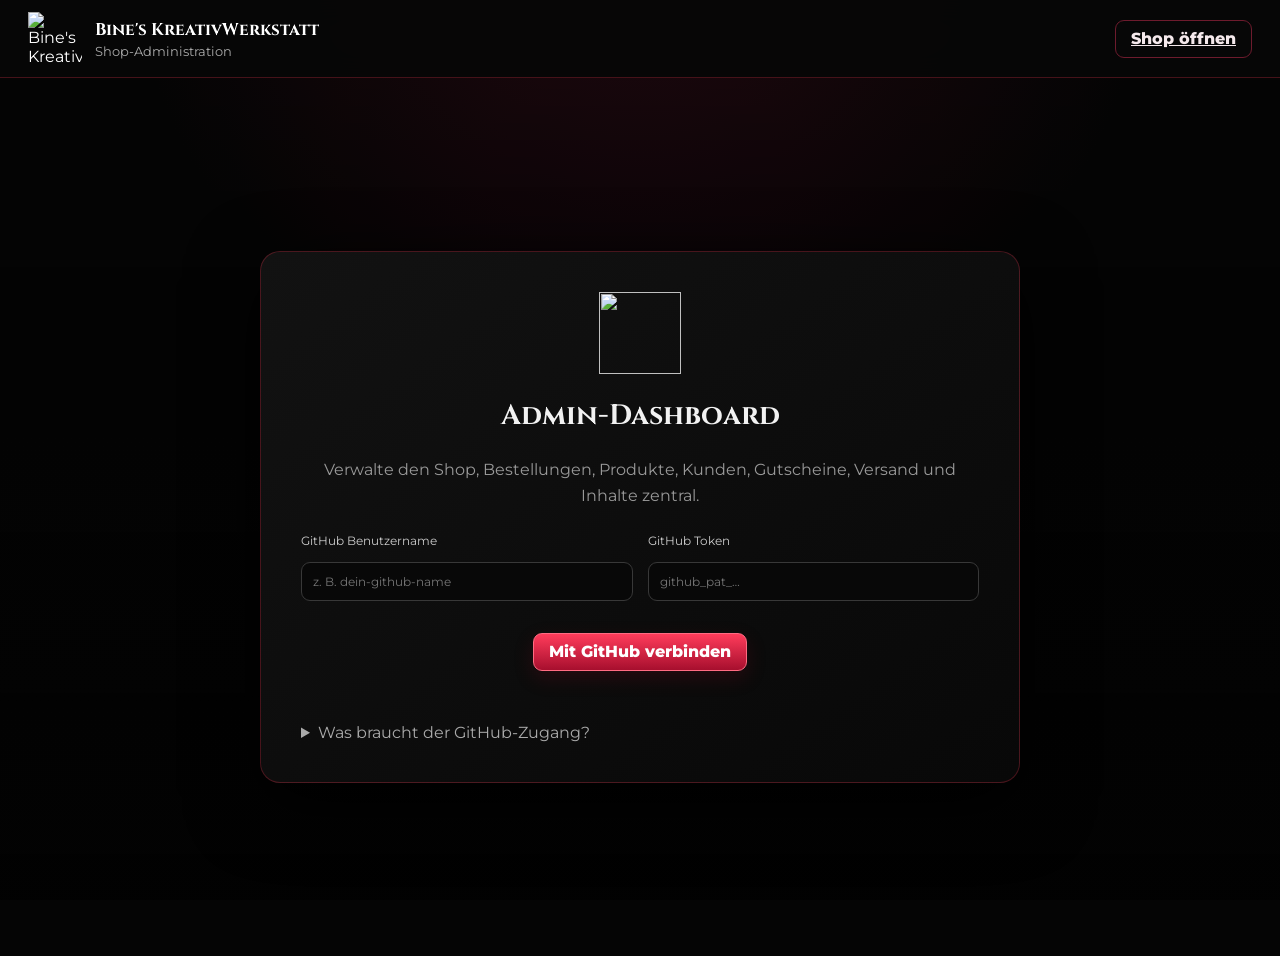
==== admin/index.html @ 31022eda "Add files via upload" ====
<!doctype html>
<html lang="de">
<head>
<meta charset="utf-8">
<meta name="viewport" content="width=device-width,initial-scale=1">
<title>Admin – Bine's KreativWerkstatt</title>
<link rel="stylesheet" href="../css/styles.css">
<link rel="stylesheet" href="admin.css">
</head>
<body>
<header class="admin-top">
  <a class="admin-brand" href="../index.html">
    <img src="../assets/logo.png" alt="Bine's KreativWerkstatt">
    <span><b>Bine's KreativWerkstatt</b><small>Shop-Administration</small></span>
  </a>
  <div class="admin-top-actions">
    <a class="outline-btn" href="../index.html">Shop öffnen</a>
    <button id="logoutBtn" class="outline-btn hidden">Abmelden</button>
  </div>
</header>

<main class="admin-wrap">
<section id="loginView" class="admin-login">
  <div class="login-card">
    <img src="../assets/logo.png" class="login-logo" alt="">
    <h1>Admin-Dashboard</h1>
    <p class="muted">Verwalte den Shop, Bestellungen, Produkte, Kunden, Gutscheine, Versand und Inhalte zentral.</p>
    <div class="login-grid login-grid-two">
      <label>GitHub Benutzername<input id="repoOwner" placeholder="z. B. dein-github-name" autocomplete="username"></label>
      <label>GitHub Token<input id="githubToken" type="password" autocomplete="current-password" placeholder="github_pat_…"></label>
    </div>
    <div id="repoSelectWrap" class="hidden">
      <label>Shop-Repository<input id="repoName" readonly></label>
      <p class="muted">Das Repository wird automatisch anhand der Shop-Datei <code>data/store.json</code> erkannt.</p>
    </div>
    <div class="login-actions">
      
      <button id="loginBtn" class="main-btn">Mit GitHub verbinden</button>
    </div>
    <p id="loginStatus" class="status"></p>
    <details class="help-box"><summary>Was braucht der GitHub-Zugang?</summary>
      <p>Du benötigst nur deinen GitHub-Benutzernamen und einen Fine-grained Personal Access Token mit „Contents: Read and write“. Das Shop-Repository wird automatisch gesucht. Der Token bleibt nur in dieser Browsersitzung.</p>
    </details>
  </div>
</section>

<section id="dashboardView" class="hidden">
  <div class="admin-head">
    <div><span class="eyebrow">Bine's KreativWerkstatt</span><h1>Shop-Administration</h1><p id="modeText" class="muted">Bitte mit GitHub anmelden.</p></div>
    <div class="head-actions"><button id="reloadBtn" class="outline-btn">Neu laden</button><button id="saveBtn" class="main-btn">Alles veröffentlichen</button></div>
  </div>

  <div class="dashboard-cards" id="dashboardCards"></div>

  <div class="admin-layout">
    <aside class="admin-nav">
      <button class="nav-btn active" data-view="overview">Übersicht</button>
      <button class="nav-btn" data-view="products">Produkte</button>
      <button class="nav-btn" data-view="categories">Kategorien</button>
      <button class="nav-btn" data-view="orders">Bestellungen</button>
      <button class="nav-btn" data-view="production">Produktion</button>
      <button class="nav-btn" data-view="customers">Kunden</button>
      <button class="nav-btn" data-view="invoices">Rechnungen</button>
      <button class="nav-btn" data-view="statistics">Statistik</button>
      <button class="nav-btn" data-view="coupons">Gutscheine</button>
      <button class="nav-btn" data-view="shipping">Versand</button>
      <button class="nav-btn" data-view="gallery">Auftragsgalerie</button>
      <button class="nav-btn" data-view="guestbook">Gästebuch</button>
      <button class="nav-btn" data-view="settings">Shop & E-Mail</button>
      <button class="nav-btn" data-view="backup">Backup</button>
    </aside>

    <section class="admin-content">
      <section class="view" id="view-overview"></section>
      <section class="view hidden" id="view-products"></section>
      <section class="view hidden" id="view-categories"></section>
      <section class="view hidden" id="view-orders"></section>
      <section class="view hidden" id="view-production"></section>
      <section class="view hidden" id="view-customers"></section>
      <section class="view hidden" id="view-invoices"></section>
      <section class="view hidden" id="view-statistics"></section>
      <section class="view hidden" id="view-coupons"></section>
      <section class="view hidden" id="view-shipping"></section>
      <section class="view hidden" id="view-gallery"></section>
      <section class="view hidden" id="view-guestbook"></section>
      <section class="view hidden" id="view-settings"></section>
      <section class="view hidden" id="view-backup"></section>
      <p id="saveStatus" class="status"></p>
    </section>
  </div>
</section>
</main>

<div id="modal" class="modal hidden"><div class="modal-card"><div class="modal-head"><h2 id="modalTitle"></h2><button id="modalClose" class="outline-btn">Schließen</button></div><div id="modalBody"></div></div></div>
<script src="admin.js?v=13" defer></script>
</body>
</html>
---- css/styles.css ----
@import url('https://fonts.googleapis.com/css2?family=Cinzel:wght@500;600;700;800&family=Great+Vibes&family=Montserrat:wght@400;500;600;700;800&display=swap');
:root{--red:#ef2348;--red-bright:#ff4665;--red-dark:#8e102b;--bg:#050505;--panel:rgba(8,8,10,.90);--panel-soft:rgba(12,8,10,.78);--line:rgba(255,55,85,.28);--text:#f6f4f5;--muted:#b6afb2;--max:1320px}
*{box-sizing:border-box}html{scroll-behavior:smooth;scrollbar-color:#7d1730 #080808}body{margin:0;min-height:100vh;color:var(--text);font-family:Montserrat,Arial,sans-serif;background:#030303 url('../assets/background.png') center top/100% auto fixed no-repeat;overflow-x:hidden}body:after{content:"";position:fixed;inset:0;z-index:-1;background:linear-gradient(180deg,rgba(0,0,0,.08) 0%,rgba(0,0,0,.28) 48%,rgba(2,2,2,.86) 100%);pointer-events:none}a{color:inherit}button,input,select,textarea{font:inherit}button{cursor:pointer}.hidden{display:none!important}.sr-only{position:absolute;width:1px;height:1px;padding:0;margin:-1px;overflow:hidden;clip:rect(0,0,0,0);white-space:nowrap;border:0}.muted{color:var(--muted);line-height:1.6}
.topbar{min-height:34px;display:flex;justify-content:center;gap:34px;align-items:center;flex-wrap:wrap;padding:7px 18px;background:rgba(3,3,3,.92);border-bottom:1px solid var(--line);font-size:11px;letter-spacing:.02em}.topbar span{color:#d9c9cd}.topbar span:first-child,.topbar span:last-child{color:#ffb7c2}
.header{position:sticky;top:0;z-index:100;min-height:86px;display:flex;align-items:center;gap:20px;padding:8px clamp(14px,3vw,34px);background:rgba(4,4,5,.93);border-bottom:1px solid rgba(255,40,70,.42);backdrop-filter:blur(18px);box-shadow:0 10px 30px rgba(0,0,0,.25)}.brand{display:flex;align-items:center;gap:11px;text-decoration:none;min-width:250px}.brand .logo{width:62px;height:62px;object-fit:contain;filter:drop-shadow(0 0 12px rgba(255,25,55,.35))}.brand h1{margin:0;font:800 20px/1.1 Cinzel,serif;letter-spacing:.01em}.brand h1 span{color:var(--red-bright)}.brand p{margin:4px 0 0;color:#aaa;font-size:9px;letter-spacing:.12em;text-transform:uppercase}.nav{display:flex;flex:1;justify-content:center;align-items:center;gap:4px;flex-wrap:wrap}.nav a,.nav button{border:0;background:transparent;color:#ddd;text-decoration:none;padding:8px 9px;border-radius:7px;font-size:11px;font-weight:700;transition:.2s}.nav a:hover,.nav button:hover{color:#fff;background:rgba(239,35,72,.10);box-shadow:inset 0 -2px var(--red)}.header-actions{display:flex;align-items:center;gap:7px}.header-actions input{width:145px;margin:0;background:#080808;color:#fff;border:1px solid #4b1825;border-radius:8px;padding:9px 10px;outline:none}.header-actions input:focus{border-color:var(--red)}
.icon-btn,.cart-button,.main-btn,.outline-btn{display:inline-flex;align-items:center;justify-content:center;gap:7px;border-radius:9px;padding:10px 15px;font-weight:800;line-height:1;border:1px solid transparent;transition:transform .18s,box-shadow .18s,background .18s}.icon-btn,.cart-button,.main-btn{background:linear-gradient(180deg,#ff3c5b,#a70f2e);color:#fff;border-color:#ff6b82;box-shadow:0 7px 20px rgba(160,0,35,.18)}.outline-btn{background:rgba(8,8,8,.72);color:#f5e9ec;border-color:#6d1b2d}.main-btn:hover,.icon-btn:hover,.cart-button:hover,.outline-btn:hover{transform:translateY(-1px);box-shadow:0 9px 24px rgba(180,0,35,.24)}.outline-btn:hover{border-color:#d82b4c}.full{width:100%;margin-top:8px}.danger{background:#22070d!important;border-color:#a5233c!important;color:#ff8ca0!important}
.hero{width:min(var(--max),calc(100% - 32px));min-height:500px;margin:0 auto 22px;display:grid;grid-template-columns:minmax(0,1fr) minmax(300px,410px);gap:42px;align-items:center;padding:58px clamp(28px,5vw,72px);border:1px solid rgba(255,45,75,.38);border-top:0;border-radius:0 0 22px 22px;background:linear-gradient(90deg,rgba(4,3,4,.88),rgba(20,0,5,.62),rgba(4,3,4,.78));box-shadow:0 18px 45px rgba(0,0,0,.3),0 0 40px rgba(180,0,35,.08)}.hero-text{max-width:690px}.hero h2{margin:0 0 15px;font:800 clamp(36px,4.5vw,64px)/.98 Cinzel,serif;letter-spacing:-.02em;text-shadow:0 2px 4px #000,0 0 20px rgba(255,0,35,.28)}.hero h2 span{color:var(--red-bright)}.hero p{max-width:620px;margin:0 0 22px;font:20px/1.35 'Great Vibes',cursive;color:#f5dfe3}.hero-cat{width:100%;max-width:390px;justify-self:center;display:flex;align-items:center;justify-content:center}.hero-cat img{width:min(330px,100%);max-height:330px;object-fit:contain;filter:drop-shadow(0 0 22px rgba(255,25,45,.32))}
.features{width:min(var(--max),calc(100% - 32px));margin:0 auto 28px;display:grid;grid-template-columns:repeat(4,1fr);background:rgba(5,5,6,.78);border:1px solid var(--line);border-radius:15px;overflow:hidden;box-shadow:0 10px 30px rgba(0,0,0,.22)}.features div{padding:17px 18px;border-right:1px solid rgba(255,50,75,.12);font-size:11px;line-height:1.55;color:#aaa}.features div:last-child{border-right:0}.features b{display:inline-block;color:#f4e9eb;font:700 13px Cinzel,serif;margin-bottom:2px}.dragon-paw{width:1.15em;height:1.15em;display:inline-block;vertical-align:-.18em;object-fit:contain;filter:drop-shadow(0 0 5px rgba(255,35,55,.65))}
.shop-section{width:min(var(--max),calc(100% - 32px));margin:auto;padding:18px 20px 62px}.section-title{text-align:center;margin:0 0 20px;font:800 clamp(25px,3vw,34px) Cinzel,serif;text-shadow:0 0 14px rgba(255,0,35,.22)}.filters{display:flex;justify-content:center;flex-wrap:wrap;gap:6px;margin:0 auto 20px}.filters button{background:rgba(7,7,8,.86);color:#ddd;border:1px solid #54202b;padding:9px 13px;border-radius:999px;font-size:11px;font-weight:700}.filters button:hover{background:#8f102d;color:#fff;border-color:#e63a58}.products{display:grid;grid-template-columns:repeat(3,minmax(0,1fr));gap:18px}.product-card{position:relative;text-align:left;background:linear-gradient(145deg,rgba(18,15,17,.97),rgba(3,3,4,.96));border:1px solid rgba(180,28,58,.52);border-radius:16px;padding:12px;box-shadow:0 10px 25px rgba(0,0,0,.26);overflow:hidden}.product-card:hover{border-color:#c52a4b;transform:translateY(-2px);transition:.2s}.product-card img{width:100%;height:220px;object-fit:contain;border-radius:11px;background:radial-gradient(circle at center,#35000d,#090909 72%);padding:8px;border:1px solid #321018}.product-card h3{font:700 17px/1.25 Cinzel,serif;margin:12px 4px 6px}.product-card strong{display:block;color:#ff4262;font-size:20px;margin:0 4px 9px}.product-card p{font-size:12px;line-height:1.55;color:#bbb;margin:0 4px 10px}.badge{display:inline-block;background:#8f102d;color:#fff;padding:4px 9px;border-radius:999px;margin:4px 3px 0 0;font-size:10px}.warning{width:min(1250px,calc(100% - 32px));margin:18px auto 28px;padding:14px 17px;border:1px solid rgba(255,60,85,.25);border-radius:13px;background:rgba(30,5,10,.72);color:#cfc4c7;font-size:12px;line-height:1.6}
.cart{position:fixed;right:0;top:0;width:min(420px,100%);height:100%;padding:24px;background:#060606;z-index:300;border-left:1px solid #b21c3b;box-shadow:-18px 0 50px rgba(0,0,0,.55);overflow-y:auto}.cart h2{margin:0 0 18px;font:700 25px Cinzel,serif}.cart label{display:block;margin-top:14px;font-size:12px;font-weight:700;color:#ddd}.cart-item{padding:13px 0;border-bottom:1px solid #32131b}.cart-item button{background:#850d28;border:1px solid #df3857;color:#fff;padding:5px 9px;border-radius:5px;margin:4px}.coupon-row{display:flex;gap:8px;align-items:center}.coupon-row input{flex:1}.coupon-row button{white-space:nowrap}input,textarea,select{width:100%;background:#080808;color:#fff;border:1px solid #4d1a27;border-radius:8px;padding:10px;margin:7px 0;outline:none}input:focus,textarea:focus,select:focus{border-color:#d72c4d;box-shadow:0 0 0 2px rgba(215,44,77,.08)}
.product-detail{width:min(1250px,calc(100% - 32px));padding:42px 0 65px;margin:auto}.detail-card{display:grid;grid-template-columns:minmax(0,1fr) minmax(0,1fr);gap:30px;background:rgba(7,7,8,.92);border:1px solid var(--line);border-radius:18px;padding:20px;box-shadow:0 15px 40px rgba(0,0,0,.28)}.detail-card img,.main-product-image{width:100%;max-height:540px;object-fit:contain;border-radius:12px;background:#090909;padding:10px}.detail-card h2{font:700 34px/1.15 Cinzel,serif}.price{color:#ff3d5d;font-size:28px;font-weight:800}.qty button{background:#8e102b;color:#fff;border:1px solid #e84260;border-radius:7px;padding:9px 15px;margin:8px}.page{width:min(980px,calc(100% - 32px));margin:40px auto 70px;background:rgba(5,5,6,.91);border:1px solid var(--line);border-radius:18px;padding:30px;box-shadow:0 15px 40px rgba(0,0,0,.28)}.legal-page{width:min(980px,calc(100% - 32px));margin:40px auto 70px;padding:34px 30px;line-height:1.75}.legal-page h2{margin-bottom:28px}.legal-page h3{color:#ff4a67;margin-top:30px}.legal-box{padding:18px 20px;border:1px solid rgba(255,70,70,.28);border-radius:14px;margin:20px 0;background:rgba(15,4,7,.55)}.guest-entry{background:#090909;border:1px solid #681525;border-radius:12px;margin-top:14px;padding:14px}.gallery{width:100%}.thumbs{display:grid;grid-template-columns:repeat(auto-fit,minmax(72px,1fr));gap:10px;margin-top:12px}.thumb{border:2px solid transparent;background:#080808;border-radius:10px;padding:4px;cursor:pointer}.thumb.active{border-color:#ff3155}.thumb img{width:100%;height:70px;object-fit:contain;border-radius:7px;background:#111}
.mail-form{max-width:760px;margin:24px auto;background:rgba(7,7,8,.94);border:1px solid var(--line);border-radius:16px;padding:22px}.mail-form label{display:block;margin-top:12px;font-weight:700}.mail-form textarea{resize:vertical;min-height:150px}.consent-check{display:flex!important;align-items:flex-start;gap:10px;font-weight:normal!important}.consent-check input,.age-check input{width:auto;margin-top:4px}.mail-notice{max-width:760px;margin:20px auto;padding:18px;border:1px solid var(--line);border-radius:14px;background:rgba(16,0,6,.72)}.order-grid{display:grid;grid-template-columns:1fr 1fr;gap:12px}.order-grid .wide{grid-column:1/-1}.order-preview{white-space:pre-wrap;background:#111;border:1px solid #333;border-radius:10px;padding:12px;max-height:220px;overflow:auto}.form-status{min-height:1.4em;margin:12px 0;font-weight:700}.form-status.success{color:#78e08f}.form-status.error{color:#ff6b81}button:disabled{opacity:.6;cursor:not-allowed}
.age-modal,.order-modal{position:fixed;inset:0;background:rgba(0,0,0,.9);display:flex;align-items:center;justify-content:center;padding:20px;z-index:500}.age-card,.order-card{width:min(700px,100%);max-height:92vh;overflow:auto;background:#080808;border:1px solid #ff3155;border-radius:18px;padding:25px;box-shadow:0 20px 70px rgba(0,0,0,.6)}.age-card h2,.order-card h2{font-family:Cinzel,serif;color:#ff3155}.age-check{display:flex;gap:10px;align-items:flex-start;margin:15px 0;background:#111;border:1px solid #571624;border-radius:10px;padding:13px}.age-actions,.order-actions{display:flex;gap:10px;flex-wrap:wrap;margin-top:15px}
.footer{margin-top:45px;padding:55px 24px 20px;background:linear-gradient(180deg,rgba(7,7,8,.97),#020202);border-top:1px solid #84152c}.footer-inner{width:min(1250px,100%);margin:auto;display:grid;grid-template-columns:1.45fr 1fr 1fr 1.25fr;gap:40px}.footer-logo{width:70px;height:70px;object-fit:contain;margin-bottom:13px;filter:drop-shadow(0 0 14px rgba(255,30,55,.25))}.footer h3{color:#ff3155;font:700 18px Cinzel,serif;margin:0 0 14px}.footer-brand h3{font-size:20px}.footer p{color:#aaa;line-height:1.7;margin:0 0 9px;font-size:12px}.footer-column{display:flex;flex-direction:column;gap:8px}.footer-column a{color:#c7c2c4;text-decoration:none;font-size:12px;transition:.2s}.footer-column a:hover{color:#ff3155;transform:translateX(3px)}.footer-bottom{width:min(1250px,100%);margin:38px auto 0;padding-top:17px;border-top:1px solid rgba(255,49,85,.18);display:flex;justify-content:space-between;gap:20px;color:#777;font-size:11px}.footer-bottom .dragon-paw{width:16px;height:16px}
@media(max-width:1100px){.header{flex-wrap:wrap}.nav{order:3;flex-basis:100%;padding-bottom:3px}.products{grid-template-columns:repeat(2,minmax(0,1fr))}.features{grid-template-columns:1fr 1fr}.footer-inner{grid-template-columns:1fr 1fr}.footer{padding-top:45px}}
@media(max-width:760px){body{background-size:auto 760px;background-attachment:scroll}.topbar{gap:8px;font-size:9px}.header{padding:8px 12px}.brand{min-width:0;flex:1}.brand .logo{width:50px;height:50px}.brand h1{font-size:17px}.brand p{font-size:8px}.header-actions{width:100%}.header-actions input{flex:1;width:auto}.nav{gap:2px}.nav a,.nav button{padding:7px 6px;font-size:10px}.hero{width:100%;border-radius:0;grid-template-columns:1fr;min-height:auto;padding:42px 22px 48px;gap:20px;text-align:center}.hero-text{margin:auto}.hero p{font-size:18px}.hero-cat{order:-1;max-width:230px;margin:auto}.hero-cat img{width:205px;max-height:205px}.features{width:calc(100% - 20px);grid-template-columns:1fr 1fr}.features div:nth-child(2){border-right:0}.features div{border-bottom:1px solid rgba(255,50,75,.12)}.shop-section{width:100%;padding:16px 10px 48px}.products{grid-template-columns:1fr;gap:14px}.product-card img{height:230px}.detail-card{grid-template-columns:1fr}.product-detail{width:calc(100% - 20px);padding:25px 0 50px}.page,.legal-page{width:calc(100% - 20px);padding:22px 18px;margin:25px auto 50px}.order-grid{grid-template-columns:1fr}.order-grid .wide{grid-column:auto}.cart{width:100%}.footer-inner{grid-template-columns:1fr;gap:28px}.footer-brand{text-align:center}.footer-bottom{flex-direction:column;align-items:center;text-align:center}.footer{padding:40px 20px 18px}}
@media(max-width:430px){.features{grid-template-columns:1fr}.features div{border-right:0}.hero h2{font-size:33px}.hero-cat img{width:175px}.main-btn,.outline-btn{padding:10px 12px}.filters button{font-size:10px;padding:8px 10px}}
---- admin/admin.css ----
@import url('https://fonts.googleapis.com/css2?family=Cinzel:wght@500;600;700;800&family=Montserrat:wght@400;500;600;700;800&display=swap');
:root{--red:#e51f3e;--red2:#ff4560;--bg:#050505;--panel:#101010;--line:rgba(255,55,80,.25);--text:#f2f2f2;--muted:#999}*{box-sizing:border-box}body{margin:0;background:radial-gradient(circle at 50% -10%,#260912 0,#050505 42%);color:var(--text);font-family:Montserrat,Arial,sans-serif}.hidden{display:none!important}.muted{color:var(--muted);line-height:1.6}.admin-top{min-height:78px;padding:9px 28px;border-bottom:1px solid var(--line);background:#070707ee;display:flex;align-items:center;justify-content:space-between;position:sticky;top:0;z-index:30;backdrop-filter:blur(14px)}.admin-brand{display:flex;align-items:center;gap:13px;color:#fff;text-decoration:none}.admin-brand img{width:54px;height:54px;object-fit:contain}.admin-brand b{display:block;font:700 17px Cinzel,serif}.admin-brand small{display:block;color:#aaa;margin-top:2px}.admin-top-actions{display:flex;gap:8px}.admin-wrap{width:min(1500px,100%);margin:auto;padding:28px}.admin-login{min-height:calc(100vh - 78px);display:grid;place-items:center}.login-card{width:min(760px,100%);padding:40px;border:1px solid var(--line);border-radius:20px;background:linear-gradient(145deg,#121212,#080808);box-shadow:0 20px 70px #000}.login-logo{display:block;width:82px;height:82px;object-fit:contain;margin:0 auto 14px}.login-card h1{text-align:center;font:700 28px Cinzel,serif}.login-card>p{text-align:center}.login-grid{display:grid;grid-template-columns:1fr 1fr;gap:15px;margin:25px 0}.login-grid label,.form-grid label{display:flex;flex-direction:column;gap:7px;color:#ccc;font-size:12px}.login-grid input,.form-grid input,.form-grid select,.form-grid textarea,.filter-input{background:#080808;color:#fff;border:1px solid #383838;border-radius:9px;padding:11px;font:inherit}.login-actions{display:flex;justify-content:center;gap:10px}.help-box{margin-top:20px;color:#aaa}.admin-head{display:flex;justify-content:space-between;align-items:flex-end;gap:25px;margin-bottom:22px}.admin-head h1{margin:3px 0;font:700 29px Cinzel,serif}.eyebrow{color:var(--red2);font-size:11px;text-transform:uppercase;letter-spacing:.16em}.head-actions{display:flex;gap:8px}.dashboard-cards{display:grid;grid-template-columns:repeat(6,1fr);gap:11px;margin-bottom:20px}.metric{padding:15px;border:1px solid var(--line);border-radius:14px;background:#0d0d0d}.metric b{display:block;font-size:24px}.metric span{font-size:11px;color:#999}.admin-layout{display:grid;grid-template-columns:225px minmax(0,1fr);gap:17px}.admin-nav{padding:9px;background:#0c0c0c;border:1px solid #222;border-radius:15px;height:max-content;position:sticky;top:96px}.nav-btn{width:100%;border:0;background:transparent;color:#aaa;text-align:left;padding:11px 12px;border-radius:8px;cursor:pointer;font:600 12px Montserrat}.nav-btn:hover,.nav-btn.active{background:#261017;color:#fff}.nav-btn.active{box-shadow:inset 3px 0 var(--red)}.admin-content{min-width:0}.view{animation:fade .16s ease}@keyframes fade{from{opacity:.4;transform:translateY(3px)}to{opacity:1;transform:none}}.panel{background:linear-gradient(145deg,#111,#090909);border:1px solid #252525;border-radius:15px;padding:19px;margin-bottom:15px}.panel-head{display:flex;justify-content:space-between;align-items:center;gap:12px;margin-bottom:15px}.panel-head h2,.panel-head h3{margin:0;font:700 17px Cinzel,serif}.toolbar{display:flex;gap:8px;flex-wrap:wrap}.form-grid{display:grid;grid-template-columns:repeat(2,minmax(0,1fr));gap:13px}.form-grid .wide{grid-column:1/-1}.form-grid textarea{min-height:90px;resize:vertical}.check{display:flex!important;flex-direction:row!important;align-items:center;gap:8px!important}.check input{width:auto}.table-wrap{overflow:auto}.data-table{width:100%;border-collapse:collapse}.data-table th,.data-table td{padding:10px;border-bottom:1px solid #252525;text-align:left;vertical-align:top;font-size:12px}.data-table th{color:#999;font-size:10px;text-transform:uppercase}.thumb{width:58px;height:58px;object-fit:cover;border-radius:8px;border:1px solid #333}.product-grid{display:grid;grid-template-columns:repeat(2,minmax(0,1fr));gap:14px}.product-card{border:1px solid #292929;border-radius:14px;padding:14px;background:#0d0d0d}.product-top{display:flex;gap:12px}.product-top .thumb{width:80px;height:80px}.product-card h3{margin:0 0 5px}.product-meta{color:#888;font-size:11px}.product-actions{display:flex;gap:7px;flex-wrap:wrap;margin-top:12px}.badge{display:inline-block;padding:4px 8px;border-radius:999px;background:#241017;color:#ff8798;font-size:10px}.badge.ok{background:#102217;color:#79d89a}.badge.warn{background:#2a200d;color:#e8c56b}.badge.off{background:#222;color:#777}.kanban{display:grid;grid-template-columns:repeat(4,1fr);gap:11px}.kanban-col{background:#0b0b0b;border:1px solid #242424;border-radius:13px;padding:11px;min-height:160px}.kanban-col h3{font-size:12px;color:#ff6076}.order-item{padding:10px;margin:7px 0;background:#151515;border-radius:9px;border-left:3px solid var(--red)}.chart{height:230px;display:flex;align-items:flex-end;gap:8px;padding:20px 5px 0}.bar{flex:1;min-width:8px;background:linear-gradient(#ff4560,#8c1229);border-radius:5px 5px 0 0;position:relative}.bar span{position:absolute;bottom:-20px;left:50%;transform:translateX(-50%);font-size:9px;color:#777}.stat-list{display:grid;gap:8px}.stat-row{display:flex;justify-content:space-between;padding:9px 0;border-bottom:1px solid #222}.modal{position:fixed;inset:0;background:#000b;display:grid;place-items:center;z-index:100;padding:20px}.modal-card{width:min(850px,100%);max-height:90vh;overflow:auto;background:#101010;border:1px solid var(--line);border-radius:17px;padding:20px}.modal-head{display:flex;justify-content:space-between;align-items:center}.image-row{display:flex;gap:10px;align-items:center;padding:8px 0;border-bottom:1px solid #222}.image-row img{width:65px;height:65px;object-fit:cover;border-radius:8px}.status{min-height:20px;margin:12px 0;color:#aaa}.status.ok{color:#70d394}.status.error{color:#ff667b}.backup-box{display:grid;grid-template-columns:1fr 1fr;gap:11px}.danger{border-color:#9b2036!important;color:#ff667b!important}.empty{padding:28px;text-align:center;color:#777;border:1px dashed #333;border-radius:12px}@media(max-width:1100px){.dashboard-cards{grid-template-columns:repeat(3,1fr)}.admin-layout{grid-template-columns:1fr}.admin-nav{position:static;display:grid;grid-template-columns:repeat(4,1fr);gap:4px}.nav-btn{text-align:center}.kanban{grid-template-columns:1fr 1fr}.product-grid{grid-template-columns:1fr}}@media(max-width:650px){.admin-wrap{padding:14px}.admin-top{padding:8px 12px}.admin-brand img{width:46px;height:46px}.admin-brand small{display:none}.login-grid,.form-grid,.backup-box{grid-template-columns:1fr}.dashboard-cards{grid-template-columns:1fr 1fr}.admin-nav{grid-template-columns:1fr 1fr}.head-actions{flex-wrap:wrap}.login-card{padding:23px}.kanban{grid-template-columns:1fr}}
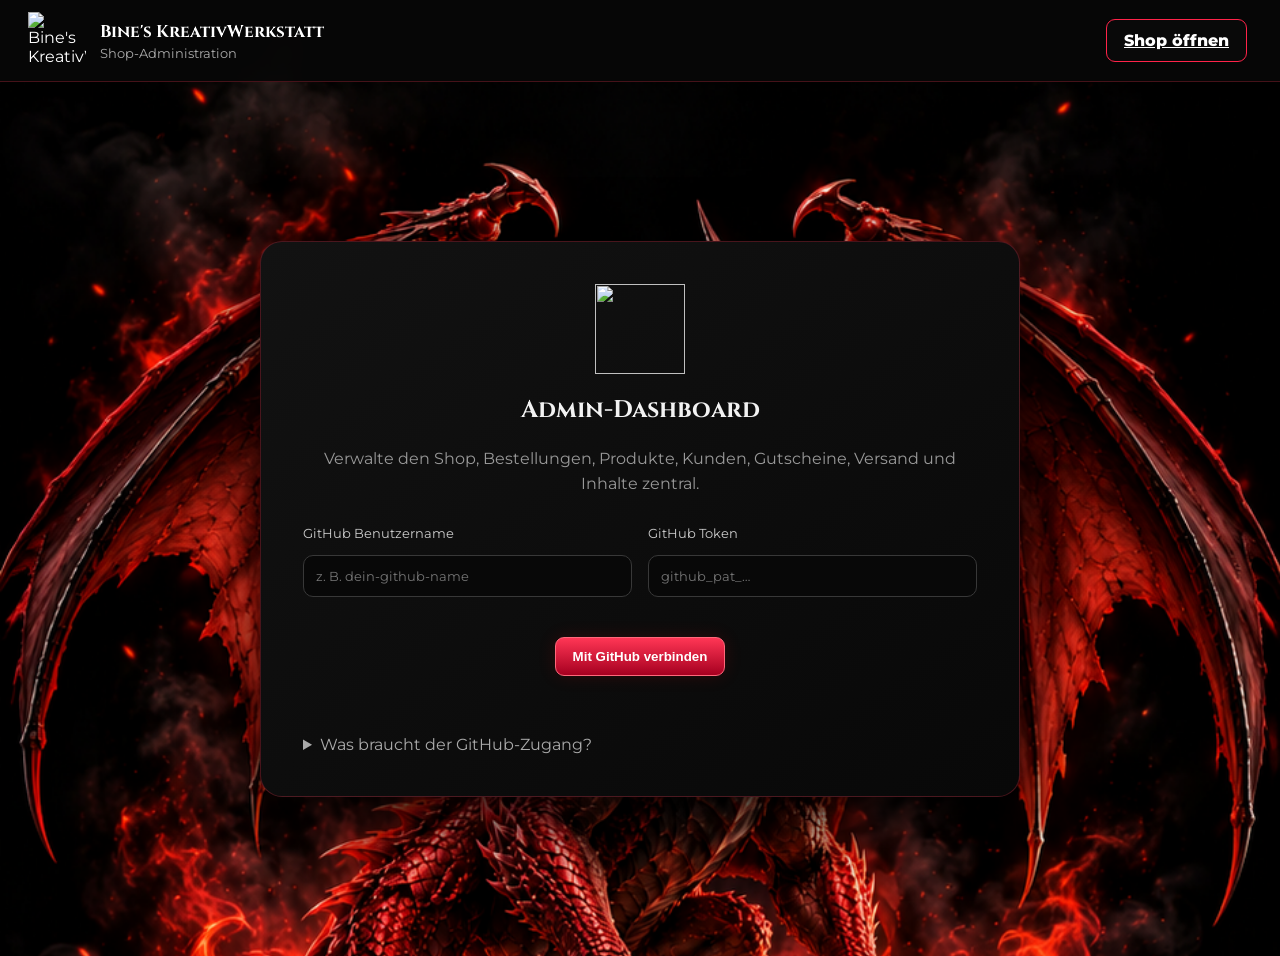
==== commit af59840c: "Add files via upload" ====
--- a/admin/index.html
+++ b/admin/index.html
@@ -92,6 +92,6 @@
 </main>
 
 <div id="modal" class="modal hidden"><div class="modal-card"><div class="modal-head"><h2 id="modalTitle"></h2><button id="modalClose" class="outline-btn">Schließen</button></div><div id="modalBody"></div></div></div>
-<script src="admin.js?v=13" defer></script>
+<script src="admin.js?v=20" defer></script>
 </body>
 </html>
--- a/css/styles.css
+++ b/css/styles.css
@@ -1,17 +1,245 @@
 @import url('https://fonts.googleapis.com/css2?family=Cinzel:wght@500;600;700;800&family=Great+Vibes&family=Montserrat:wght@400;500;600;700;800&display=swap');
-:root{--red:#ef2348;--red-bright:#ff4665;--red-dark:#8e102b;--bg:#050505;--panel:rgba(8,8,10,.90);--panel-soft:rgba(12,8,10,.78);--line:rgba(255,55,85,.28);--text:#f6f4f5;--muted:#b6afb2;--max:1320px}
-*{box-sizing:border-box}html{scroll-behavior:smooth;scrollbar-color:#7d1730 #080808}body{margin:0;min-height:100vh;color:var(--text);font-family:Montserrat,Arial,sans-serif;background:#030303 url('../assets/background.png') center top/100% auto fixed no-repeat;overflow-x:hidden}body:after{content:"";position:fixed;inset:0;z-index:-1;background:linear-gradient(180deg,rgba(0,0,0,.08) 0%,rgba(0,0,0,.28) 48%,rgba(2,2,2,.86) 100%);pointer-events:none}a{color:inherit}button,input,select,textarea{font:inherit}button{cursor:pointer}.hidden{display:none!important}.sr-only{position:absolute;width:1px;height:1px;padding:0;margin:-1px;overflow:hidden;clip:rect(0,0,0,0);white-space:nowrap;border:0}.muted{color:var(--muted);line-height:1.6}
-.topbar{min-height:34px;display:flex;justify-content:center;gap:34px;align-items:center;flex-wrap:wrap;padding:7px 18px;background:rgba(3,3,3,.92);border-bottom:1px solid var(--line);font-size:11px;letter-spacing:.02em}.topbar span{color:#d9c9cd}.topbar span:first-child,.topbar span:last-child{color:#ffb7c2}
-.header{position:sticky;top:0;z-index:100;min-height:86px;display:flex;align-items:center;gap:20px;padding:8px clamp(14px,3vw,34px);background:rgba(4,4,5,.93);border-bottom:1px solid rgba(255,40,70,.42);backdrop-filter:blur(18px);box-shadow:0 10px 30px rgba(0,0,0,.25)}.brand{display:flex;align-items:center;gap:11px;text-decoration:none;min-width:250px}.brand .logo{width:62px;height:62px;object-fit:contain;filter:drop-shadow(0 0 12px rgba(255,25,55,.35))}.brand h1{margin:0;font:800 20px/1.1 Cinzel,serif;letter-spacing:.01em}.brand h1 span{color:var(--red-bright)}.brand p{margin:4px 0 0;color:#aaa;font-size:9px;letter-spacing:.12em;text-transform:uppercase}.nav{display:flex;flex:1;justify-content:center;align-items:center;gap:4px;flex-wrap:wrap}.nav a,.nav button{border:0;background:transparent;color:#ddd;text-decoration:none;padding:8px 9px;border-radius:7px;font-size:11px;font-weight:700;transition:.2s}.nav a:hover,.nav button:hover{color:#fff;background:rgba(239,35,72,.10);box-shadow:inset 0 -2px var(--red)}.header-actions{display:flex;align-items:center;gap:7px}.header-actions input{width:145px;margin:0;background:#080808;color:#fff;border:1px solid #4b1825;border-radius:8px;padding:9px 10px;outline:none}.header-actions input:focus{border-color:var(--red)}
-.icon-btn,.cart-button,.main-btn,.outline-btn{display:inline-flex;align-items:center;justify-content:center;gap:7px;border-radius:9px;padding:10px 15px;font-weight:800;line-height:1;border:1px solid transparent;transition:transform .18s,box-shadow .18s,background .18s}.icon-btn,.cart-button,.main-btn{background:linear-gradient(180deg,#ff3c5b,#a70f2e);color:#fff;border-color:#ff6b82;box-shadow:0 7px 20px rgba(160,0,35,.18)}.outline-btn{background:rgba(8,8,8,.72);color:#f5e9ec;border-color:#6d1b2d}.main-btn:hover,.icon-btn:hover,.cart-button:hover,.outline-btn:hover{transform:translateY(-1px);box-shadow:0 9px 24px rgba(180,0,35,.24)}.outline-btn:hover{border-color:#d82b4c}.full{width:100%;margin-top:8px}.danger{background:#22070d!important;border-color:#a5233c!important;color:#ff8ca0!important}
-.hero{width:min(var(--max),calc(100% - 32px));min-height:500px;margin:0 auto 22px;display:grid;grid-template-columns:minmax(0,1fr) minmax(300px,410px);gap:42px;align-items:center;padding:58px clamp(28px,5vw,72px);border:1px solid rgba(255,45,75,.38);border-top:0;border-radius:0 0 22px 22px;background:linear-gradient(90deg,rgba(4,3,4,.88),rgba(20,0,5,.62),rgba(4,3,4,.78));box-shadow:0 18px 45px rgba(0,0,0,.3),0 0 40px rgba(180,0,35,.08)}.hero-text{max-width:690px}.hero h2{margin:0 0 15px;font:800 clamp(36px,4.5vw,64px)/.98 Cinzel,serif;letter-spacing:-.02em;text-shadow:0 2px 4px #000,0 0 20px rgba(255,0,35,.28)}.hero h2 span{color:var(--red-bright)}.hero p{max-width:620px;margin:0 0 22px;font:20px/1.35 'Great Vibes',cursive;color:#f5dfe3}.hero-cat{width:100%;max-width:390px;justify-self:center;display:flex;align-items:center;justify-content:center}.hero-cat img{width:min(330px,100%);max-height:330px;object-fit:contain;filter:drop-shadow(0 0 22px rgba(255,25,45,.32))}
-.features{width:min(var(--max),calc(100% - 32px));margin:0 auto 28px;display:grid;grid-template-columns:repeat(4,1fr);background:rgba(5,5,6,.78);border:1px solid var(--line);border-radius:15px;overflow:hidden;box-shadow:0 10px 30px rgba(0,0,0,.22)}.features div{padding:17px 18px;border-right:1px solid rgba(255,50,75,.12);font-size:11px;line-height:1.55;color:#aaa}.features div:last-child{border-right:0}.features b{display:inline-block;color:#f4e9eb;font:700 13px Cinzel,serif;margin-bottom:2px}.dragon-paw{width:1.15em;height:1.15em;display:inline-block;vertical-align:-.18em;object-fit:contain;filter:drop-shadow(0 0 5px rgba(255,35,55,.65))}
-.shop-section{width:min(var(--max),calc(100% - 32px));margin:auto;padding:18px 20px 62px}.section-title{text-align:center;margin:0 0 20px;font:800 clamp(25px,3vw,34px) Cinzel,serif;text-shadow:0 0 14px rgba(255,0,35,.22)}.filters{display:flex;justify-content:center;flex-wrap:wrap;gap:6px;margin:0 auto 20px}.filters button{background:rgba(7,7,8,.86);color:#ddd;border:1px solid #54202b;padding:9px 13px;border-radius:999px;font-size:11px;font-weight:700}.filters button:hover{background:#8f102d;color:#fff;border-color:#e63a58}.products{display:grid;grid-template-columns:repeat(3,minmax(0,1fr));gap:18px}.product-card{position:relative;text-align:left;background:linear-gradient(145deg,rgba(18,15,17,.97),rgba(3,3,4,.96));border:1px solid rgba(180,28,58,.52);border-radius:16px;padding:12px;box-shadow:0 10px 25px rgba(0,0,0,.26);overflow:hidden}.product-card:hover{border-color:#c52a4b;transform:translateY(-2px);transition:.2s}.product-card img{width:100%;height:220px;object-fit:contain;border-radius:11px;background:radial-gradient(circle at center,#35000d,#090909 72%);padding:8px;border:1px solid #321018}.product-card h3{font:700 17px/1.25 Cinzel,serif;margin:12px 4px 6px}.product-card strong{display:block;color:#ff4262;font-size:20px;margin:0 4px 9px}.product-card p{font-size:12px;line-height:1.55;color:#bbb;margin:0 4px 10px}.badge{display:inline-block;background:#8f102d;color:#fff;padding:4px 9px;border-radius:999px;margin:4px 3px 0 0;font-size:10px}.warning{width:min(1250px,calc(100% - 32px));margin:18px auto 28px;padding:14px 17px;border:1px solid rgba(255,60,85,.25);border-radius:13px;background:rgba(30,5,10,.72);color:#cfc4c7;font-size:12px;line-height:1.6}
-.cart{position:fixed;right:0;top:0;width:min(420px,100%);height:100%;padding:24px;background:#060606;z-index:300;border-left:1px solid #b21c3b;box-shadow:-18px 0 50px rgba(0,0,0,.55);overflow-y:auto}.cart h2{margin:0 0 18px;font:700 25px Cinzel,serif}.cart label{display:block;margin-top:14px;font-size:12px;font-weight:700;color:#ddd}.cart-item{padding:13px 0;border-bottom:1px solid #32131b}.cart-item button{background:#850d28;border:1px solid #df3857;color:#fff;padding:5px 9px;border-radius:5px;margin:4px}.coupon-row{display:flex;gap:8px;align-items:center}.coupon-row input{flex:1}.coupon-row button{white-space:nowrap}input,textarea,select{width:100%;background:#080808;color:#fff;border:1px solid #4d1a27;border-radius:8px;padding:10px;margin:7px 0;outline:none}input:focus,textarea:focus,select:focus{border-color:#d72c4d;box-shadow:0 0 0 2px rgba(215,44,77,.08)}
-.product-detail{width:min(1250px,calc(100% - 32px));padding:42px 0 65px;margin:auto}.detail-card{display:grid;grid-template-columns:minmax(0,1fr) minmax(0,1fr);gap:30px;background:rgba(7,7,8,.92);border:1px solid var(--line);border-radius:18px;padding:20px;box-shadow:0 15px 40px rgba(0,0,0,.28)}.detail-card img,.main-product-image{width:100%;max-height:540px;object-fit:contain;border-radius:12px;background:#090909;padding:10px}.detail-card h2{font:700 34px/1.15 Cinzel,serif}.price{color:#ff3d5d;font-size:28px;font-weight:800}.qty button{background:#8e102b;color:#fff;border:1px solid #e84260;border-radius:7px;padding:9px 15px;margin:8px}.page{width:min(980px,calc(100% - 32px));margin:40px auto 70px;background:rgba(5,5,6,.91);border:1px solid var(--line);border-radius:18px;padding:30px;box-shadow:0 15px 40px rgba(0,0,0,.28)}.legal-page{width:min(980px,calc(100% - 32px));margin:40px auto 70px;padding:34px 30px;line-height:1.75}.legal-page h2{margin-bottom:28px}.legal-page h3{color:#ff4a67;margin-top:30px}.legal-box{padding:18px 20px;border:1px solid rgba(255,70,70,.28);border-radius:14px;margin:20px 0;background:rgba(15,4,7,.55)}.guest-entry{background:#090909;border:1px solid #681525;border-radius:12px;margin-top:14px;padding:14px}.gallery{width:100%}.thumbs{display:grid;grid-template-columns:repeat(auto-fit,minmax(72px,1fr));gap:10px;margin-top:12px}.thumb{border:2px solid transparent;background:#080808;border-radius:10px;padding:4px;cursor:pointer}.thumb.active{border-color:#ff3155}.thumb img{width:100%;height:70px;object-fit:contain;border-radius:7px;background:#111}
-.mail-form{max-width:760px;margin:24px auto;background:rgba(7,7,8,.94);border:1px solid var(--line);border-radius:16px;padding:22px}.mail-form label{display:block;margin-top:12px;font-weight:700}.mail-form textarea{resize:vertical;min-height:150px}.consent-check{display:flex!important;align-items:flex-start;gap:10px;font-weight:normal!important}.consent-check input,.age-check input{width:auto;margin-top:4px}.mail-notice{max-width:760px;margin:20px auto;padding:18px;border:1px solid var(--line);border-radius:14px;background:rgba(16,0,6,.72)}.order-grid{display:grid;grid-template-columns:1fr 1fr;gap:12px}.order-grid .wide{grid-column:1/-1}.order-preview{white-space:pre-wrap;background:#111;border:1px solid #333;border-radius:10px;padding:12px;max-height:220px;overflow:auto}.form-status{min-height:1.4em;margin:12px 0;font-weight:700}.form-status.success{color:#78e08f}.form-status.error{color:#ff6b81}button:disabled{opacity:.6;cursor:not-allowed}
-.age-modal,.order-modal{position:fixed;inset:0;background:rgba(0,0,0,.9);display:flex;align-items:center;justify-content:center;padding:20px;z-index:500}.age-card,.order-card{width:min(700px,100%);max-height:92vh;overflow:auto;background:#080808;border:1px solid #ff3155;border-radius:18px;padding:25px;box-shadow:0 20px 70px rgba(0,0,0,.6)}.age-card h2,.order-card h2{font-family:Cinzel,serif;color:#ff3155}.age-check{display:flex;gap:10px;align-items:flex-start;margin:15px 0;background:#111;border:1px solid #571624;border-radius:10px;padding:13px}.age-actions,.order-actions{display:flex;gap:10px;flex-wrap:wrap;margin-top:15px}
-.footer{margin-top:45px;padding:55px 24px 20px;background:linear-gradient(180deg,rgba(7,7,8,.97),#020202);border-top:1px solid #84152c}.footer-inner{width:min(1250px,100%);margin:auto;display:grid;grid-template-columns:1.45fr 1fr 1fr 1.25fr;gap:40px}.footer-logo{width:70px;height:70px;object-fit:contain;margin-bottom:13px;filter:drop-shadow(0 0 14px rgba(255,30,55,.25))}.footer h3{color:#ff3155;font:700 18px Cinzel,serif;margin:0 0 14px}.footer-brand h3{font-size:20px}.footer p{color:#aaa;line-height:1.7;margin:0 0 9px;font-size:12px}.footer-column{display:flex;flex-direction:column;gap:8px}.footer-column a{color:#c7c2c4;text-decoration:none;font-size:12px;transition:.2s}.footer-column a:hover{color:#ff3155;transform:translateX(3px)}.footer-bottom{width:min(1250px,100%);margin:38px auto 0;padding-top:17px;border-top:1px solid rgba(255,49,85,.18);display:flex;justify-content:space-between;gap:20px;color:#777;font-size:11px}.footer-bottom .dragon-paw{width:16px;height:16px}
-@media(max-width:1100px){.header{flex-wrap:wrap}.nav{order:3;flex-basis:100%;padding-bottom:3px}.products{grid-template-columns:repeat(2,minmax(0,1fr))}.features{grid-template-columns:1fr 1fr}.footer-inner{grid-template-columns:1fr 1fr}.footer{padding-top:45px}}
-@media(max-width:760px){body{background-size:auto 760px;background-attachment:scroll}.topbar{gap:8px;font-size:9px}.header{padding:8px 12px}.brand{min-width:0;flex:1}.brand .logo{width:50px;height:50px}.brand h1{font-size:17px}.brand p{font-size:8px}.header-actions{width:100%}.header-actions input{flex:1;width:auto}.nav{gap:2px}.nav a,.nav button{padding:7px 6px;font-size:10px}.hero{width:100%;border-radius:0;grid-template-columns:1fr;min-height:auto;padding:42px 22px 48px;gap:20px;text-align:center}.hero-text{margin:auto}.hero p{font-size:18px}.hero-cat{order:-1;max-width:230px;margin:auto}.hero-cat img{width:205px;max-height:205px}.features{width:calc(100% - 20px);grid-template-columns:1fr 1fr}.features div:nth-child(2){border-right:0}.features div{border-bottom:1px solid rgba(255,50,75,.12)}.shop-section{width:100%;padding:16px 10px 48px}.products{grid-template-columns:1fr;gap:14px}.product-card img{height:230px}.detail-card{grid-template-columns:1fr}.product-detail{width:calc(100% - 20px);padding:25px 0 50px}.page,.legal-page{width:calc(100% - 20px);padding:22px 18px;margin:25px auto 50px}.order-grid{grid-template-columns:1fr}.order-grid .wide{grid-column:auto}.cart{width:100%}.footer-inner{grid-template-columns:1fr;gap:28px}.footer-brand{text-align:center}.footer-bottom{flex-direction:column;align-items:center;text-align:center}.footer{padding:40px 20px 18px}}
-@media(max-width:430px){.features{grid-template-columns:1fr}.features div{border-right:0}.hero h2{font-size:33px}.hero-cat img{width:175px}.main-btn,.outline-btn{padding:10px 12px}.filters button{font-size:10px;padding:8px 10px}}
+*{box-sizing:border-box}:root{--red:#ff1744;--red2:#a80020;--bg:#020202;--panel:#080808;--line:#701226;--muted:#cfcfcf}
+html{scroll-behavior:smooth}
+body{
+  margin:0;
+  min-height:100vh;
+  background:#020202 url("../assets/background.png") center top / cover fixed no-repeat;
+  color:#fff;
+  font-family:Montserrat,Arial,sans-serif;
+}
+a{color:inherit}.topbar{display:flex;justify-content:center;gap:45px;align-items:center;flex-wrap:wrap;padding:8px 15px;background:#020202;border-bottom:1px solid #d00c35;font-size:12px}
+.topbar span:first-child,.topbar span:last-child{color:#ffbdc6}
+.header{position:sticky;top:0;z-index:100;display:flex;align-items:center;gap:18px;padding:9px 20px;background:rgba(0,0,0,.94);backdrop-filter:blur(14px);border-bottom:1px solid #e21440}
+.brand{display:flex;align-items:center;gap:10px;text-decoration:none;min-width:245px}.brand .logo{width:72px;height:72px;object-fit:contain;background:transparent;border-radius:0;filter:drop-shadow(0 0 12px #f005)}
+.brand h1{font:800 22px Cinzel,serif;margin:0;text-shadow:0 0 12px #f003}.brand h1 span{color:#ff3155}.brand p{margin:2px 0;color:#ddd;font-size:10px;letter-spacing:1px}
+.nav{display:flex;flex:1;justify-content:center;align-items:center;gap:12px;flex-wrap:wrap}.nav a,.nav button{background:none;border:0;color:#fff;text-decoration:none;font-size:12px;font-weight:700;cursor:pointer;padding:5px}.nav a:hover,.nav button:hover{color:#ff3155;text-shadow:0 0 10px #f00}
+.header-actions{display:flex;gap:7px}.header-actions input{width:155px;background:#080808;color:#fff;border:1px solid #a61532;border-radius:8px;padding:10px}.icon-btn,.cart-button{background:linear-gradient(#ff3555,#a80021);color:#fff;border:1px solid #ff7183;padding:10px 13px;border-radius:9px;cursor:pointer}
+.hero{max-width:1320px;margin:0 auto 15px;border:1px solid #e41540;border-radius:0 0 18px 18px;padding:24px 28px;min-height:395px;display:grid;grid-template-columns:.9fr 1.1fr;gap:18px;align-items:center;background:linear-gradient(90deg,rgba(5,0,2,.76),rgba(20,0,5,.50));box-shadow:0 0 45px #f002}
+.hero-text{padding:18px}.hero h2{font:800 clamp(35px,4.4vw,65px)/.95 Cinzel,serif;margin:0 0 14px;text-shadow:0 0 5px #fff,0 0 22px #f00}.hero h2 span{color:#ff1d46}
+.hero p{font:20px 'Great Vibes',cursive;color:#ffe0e5}.hero-cat{min-height:325px;border:1px solid #741328;border-radius:12px;overflow:hidden;display:grid;place-items:center;font-size:110px;background:#090909;box-shadow:inset 0 0 50px #f004,0 0 30px #f003}
+.hero-cat img{width:100%;height:100%;min-height:325px;object-fit:cover}
+.main-btn,.outline-btn,.filters button,.product-card button{border:1px solid #ff687b;padding:11px 17px;border-radius:9px;margin:5px;cursor:pointer;font-weight:800}.main-btn{background:linear-gradient(#ff3655,#a60020);color:#fff;box-shadow:0 0 18px #f002}.outline-btn{background:#090909;color:#fff;border-color:#ff2349}
+.features{display:grid;grid-template-columns:repeat(4,1fr);max-width:1320px;margin:0 auto 22px;background:rgba(3,3,3,.72);border-top:1px solid #43121b;border-bottom:1px solid #43121b}.features div{padding:18px;border-right:1px solid #351018;font-size:12px}.features div b{font-family:Cinzel,serif;font-size:13px}
+.shop-section{max-width:1320px;margin:auto;padding:15px 20px 40px;background:rgba(2,2,2,.18)}.section-title{text-align:center;font:800 30px Cinzel,serif;text-shadow:0 0 13px #f003}.filters{text-align:center;margin-bottom:16px}.filters button{background:#0a0a0a;color:#fff;border-color:#54202b;font-size:11px}.filters button:hover{background:#b40023}
+.products{display:grid;grid-template-columns:repeat(3,1fr);gap:14px}.product-card{position:relative;text-align:left;background:linear-gradient(160deg,#101010,#030303);border:1px solid #7b172b;border-radius:14px;padding:11px;box-shadow:0 0 18px #f001,inset 0 0 25px #f002;overflow:hidden}
+.product-card img{width:100%;height:215px;object-fit:contain;border-radius:10px;background:radial-gradient(circle,#430010,#090909 70%);padding:7px;border:1px solid #321018}.product-card img:hover{filter:brightness(1.12) saturate(1.1)}
+.product-card strong{color:#ff3155;font-size:21px;display:block;margin:9px 4px;text-shadow:0 0 9px #f003}.product-card h3{font:700 17px Cinzel,serif;margin:9px 4px}.product-card p{font-size:12px;color:#ccc}
+.badge{display:inline-block;background:#d80b34;padding:4px 9px;border-radius:999px;margin:5px 3px;font-size:10px}
+.cart{position:fixed;right:0;top:0;width:min(400px,100%);height:100%;background:#050505;border-left:2px solid #df143a;padding:22px;z-index:300;overflow-y:auto;box-shadow:-10px 0 35px #f002}.hidden{display:none!important}.cart h2{font:700 25px Cinzel,serif}
+.cart-item{border-bottom:1px solid #3a1119;padding:13px 0}.cart-item button{background:#b50023;border:1px solid #ff526a;color:#fff;padding:5px 9px;border-radius:5px;margin:4px;cursor:pointer}
+input,textarea,select{width:100%;background:#080808;color:#fff;border:1px solid #5d1a26;border-radius:8px;padding:10px;margin:7px 0}
+.product-detail{padding:30px;max-width:1250px;margin:auto}.detail-card{display:grid;grid-template-columns:1fr 1fr;gap:25px;background:#070707;border:1px solid #79162b;border-radius:16px;padding:20px;box-shadow:0 0 25px #f001}.detail-card img,.main-product-image{width:100%;max-height:520px;object-fit:contain;border-radius:12px;background:#090909;padding:10px}.detail-card h2{font:700 34px Cinzel,serif}.price{color:#ff3155;font-size:28px;font-weight:bold}
+.qty button{background:#b50023;color:#fff;border:1px solid #ff4d66;border-radius:7px;padding:9px 15px;margin:8px;cursor:pointer}.page{margin:30px auto;max-width:950px;background:rgba(4,4,4,.92);border:1px solid #75152b;border-radius:16px;padding:25px}
+.guest-entry{background:#090909;border:1px solid #681525;border-radius:12px;margin-top:14px;padding:14px}.footer{border-top:1px solid #84152c;padding:32px;background:#020202;display:grid;grid-template-columns:repeat(4,1fr);gap:25px}.footer a{color:#ddd}
+.gallery{width:100%}.thumbs{display:grid;grid-template-columns:repeat(auto-fit,minmax(72px,1fr));gap:10px;margin-top:12px}.thumb{border:2px solid transparent;background:#080808;border-radius:10px;padding:4px;cursor:pointer}.thumb.active{border-color:#ff3155}.thumb img{width:100%;height:70px;object-fit:contain;border-radius:7px;background:#111}
+.coupon-row{display:flex;gap:8px;align-items:center}.coupon-row input{flex:1}.coupon-row button{white-space:nowrap}.danger{border-color:#ff4f4f!important;background:#260000!important}
+.age-modal,.order-modal{position:fixed;inset:0;background:rgba(0,0,0,.88);display:flex;align-items:center;justify-content:center;padding:20px;z-index:500}.age-modal.hidden,.order-modal.hidden{display:none}.age-card,.order-card{width:min(700px,100%);max-height:92vh;overflow:auto;background:#080808;border:2px solid #ff3155;border-radius:18px;padding:25px;box-shadow:0 0 40px #f003}.age-card h2,.order-card h2{font-family:Cinzel,serif;color:#ff3155}
+.age-check{display:flex;gap:10px;align-items:flex-start;margin:15px 0;background:#111;border:1px solid #571624;border-radius:10px;padding:13px}.age-check input{width:auto;margin-top:4px}.age-actions,.order-actions{display:flex;gap:10px;flex-wrap:wrap;margin-top:15px}
+.mail-form{max-width:760px;margin:24px auto;background:#070707;border:1px solid #74152a;border-radius:16px;padding:22px}.mail-form label{display:block;margin-top:12px;font-weight:bold}.mail-form textarea{resize:vertical;min-height:150px}.consent-check{display:flex!important;align-items:flex-start;gap:10px;font-weight:normal!important}.consent-check input{width:auto;margin-top:4px}.mail-notice{max-width:760px;margin:20px auto;padding:18px;border:1px solid #74152a;border-radius:14px;background:#100006}
+.order-grid{display:grid;grid-template-columns:1fr 1fr;gap:12px}.order-grid .wide{grid-column:1/-1}.order-preview{white-space:pre-wrap;background:#111;border:1px solid #333;border-radius:10px;padding:12px;max-height:220px;overflow:auto}.form-status{min-height:1.4em;margin:12px 0;font-weight:bold}.form-status.success{color:#78e08f}.form-status.error{color:#ff6b81}button:disabled{opacity:.6;cursor:not-allowed}
+.sr-only{position:absolute;width:1px;height:1px;padding:0;margin:-1px;overflow:hidden;clip:rect(0,0,0,0);white-space:nowrap;border:0}
+@media(max-width:1000px){.header{flex-wrap:wrap}.nav{order:3;flex-basis:100%}.products{grid-template-columns:repeat(2,1fr)}.features{grid-template-columns:1fr 1fr}.footer{grid-template-columns:1fr 1fr}}
+@media(max-width:700px){.topbar{gap:8px;font-size:9px}.header{padding:8px 12px}.brand{min-width:0}.brand .logo{width:50px;height:50px}.brand h1{font-size:18px}.brand p{font-size:9px}.header-actions input{width:105px}.hero{grid-template-columns:1fr;padding:15px}.hero-text{text-align:center;padding:20px 5px}.hero-cat,.hero-cat img{min-height:250px}.hero h2{font-size:35px}.features{grid-template-columns:1fr}.products{grid-template-columns:1fr}.detail-card{grid-template-columns:1fr}.footer{grid-template-columns:1fr}.order-grid{grid-template-columns:1fr}.order-grid .wide{grid-column:auto}.cart{width:100%}}
+
+/* Rechtliche Unterseiten */
+.legal-page{max-width:980px;margin:0 auto;padding:48px 24px 80px;line-height:1.7}
+.legal-page h2{margin-bottom:28px}
+.legal-page h3{color:#ff4a4a;margin-top:30px}
+.legal-box{padding:18px 20px;border:1px solid rgba(255,70,70,.35);border-radius:16px;margin:20px 0}
+.hero-cat{display:flex;align-items:center;justify-content:center}
+.hero-cat img{width:min(420px,42vw);max-height:420px;object-fit:contain;filter:drop-shadow(0 0 24px rgba(255,25,45,.35))}
+@media(max-width:760px){.hero-cat img{width:min(330px,75vw);max-height:330px}.legal-page{padding:32px 16px 60px}}
+
+/* Drachenpfoten statt Drachenpfoten */
+.dragon-paw{width:1.15em;height:1.15em;display:inline-block;vertical-align:-.18em;object-fit:contain;filter:drop-shadow(0 0 5px rgba(255,35,55,.65));}
+.dragon-mark{font-size:1em;display:inline-block;filter:drop-shadow(0 0 5px rgba(255,35,55,.55));}
+
+/* Großzügiger, ruhiger Footer */
+.footer{
+  margin-top:70px;
+  padding:58px 24px 22px;
+  background:
+    radial-gradient(circle at 50% 0%, rgba(180,0,35,.16), transparent 45%),
+    linear-gradient(180deg,#070707 0%,#020202 100%);
+  border-top:1px solid #8b1730;
+  box-shadow:0 -12px 35px rgba(120,0,30,.10);
+}
+.footer-inner{
+  width:min(1250px,100%);
+  margin:0 auto;
+  display:grid;
+  grid-template-columns:1.45fr 1fr 1fr 1.25fr;
+  gap:42px;
+  align-items:start;
+}
+.footer-brand{padding-right:20px}
+.footer-logo{width:72px;height:72px;
+  object-fit:contain;
+  background:transparent!important;
+  border:0!important;
+  margin-bottom:14px;
+  filter:drop-shadow(0 0 16px rgba(255,30,55,.28));
+}
+.footer h3{
+  color:#ff3155;
+  font-family:Cinzel,serif;
+  font-size:18px;
+  margin:0 0 15px;
+}
+.footer-brand h3{font-size:21px}
+.footer p{
+  color:#aaa;
+  line-height:1.7;
+  margin:0 0 10px;
+  font-size:13px;
+}
+.footer-column{
+  display:flex;
+  flex-direction:column;
+  gap:9px;
+}
+.footer-column a{
+  color:#ccc;
+  text-decoration:none;
+  font-size:13px;
+  line-height:1.5;
+  transition:.2s ease;
+}
+.footer-column a:hover{color:#ff3155;padding-left:4px}
+.footer-contact p{margin-bottom:12px}
+.footer-bottom{
+  width:min(1250px,100%);
+  margin:42px auto 0;
+  padding-top:18px;
+  border-top:1px solid rgba(255,49,85,.18);
+  display:flex;
+  justify-content:space-between;
+  align-items:center;
+  gap:20px;
+  color:#777;
+  font-size:12px;
+}
+.footer-bottom .dragon-paw{width:17px;height:17px;margin-left:4px}
+@media(max-width:900px){
+  .footer-inner{grid-template-columns:1fr 1fr;gap:32px}
+}
+@media(max-width:600px){
+  .footer{margin-top:45px;padding:42px 20px 18px}
+  .footer-inner{grid-template-columns:1fr;gap:30px}
+  .footer-brand{text-align:center;padding-right:0}
+  .footer-logo{width:64px;height:64px}
+  .footer-bottom{margin-top:32px;flex-direction:column;text-align:center}
+}
+
+/* Mehr Luft im unteren Shop-Bereich */
+.shop-section{padding-bottom:58px}
+.warning{
+  max-width:1250px;
+  margin:18px auto 28px;
+  border-radius:14px;
+  line-height:1.65;
+}
+
+/* Hero neu skaliert: Logo kompakt statt überladen */
+.hero{
+  min-height:520px;
+  padding:58px 5%;
+  display:grid;
+  grid-template-columns:minmax(0,1fr) minmax(260px,390px);
+  gap:42px;
+  align-items:center;
+  overflow:hidden;
+}
+.hero-text{max-width:680px;position:relative;z-index:2}
+.hero-cat{
+  width:100%;
+  max-width:390px;
+  max-height:390px;
+  justify-self:center;
+  display:flex;
+  align-items:center;
+  justify-content:center;
+}
+.hero-cat img{
+  width:min(330px,100%);
+  height:auto;
+  max-height:330px;
+  object-fit:contain;
+  filter:drop-shadow(0 0 20px rgba(255,25,45,.25));
+}
+@media(max-width:900px){
+  .hero{
+    min-height:auto;
+    grid-template-columns:1fr;
+    text-align:center;
+    padding:45px 22px 55px;
+    gap:22px;
+  }
+  .hero-text{max-width:760px;margin:0 auto}
+  .hero-cat{order:-1;max-width:250px;max-height:250px;margin:0 auto}
+  .hero-cat img{width:220px;max-height:220px}
+}
+@media(max-width:600px){
+  .hero{padding:34px 16px 42px}
+  .hero-cat{max-width:190px}
+  .hero-cat img{width:175px;max-height:175px}
+}
+
+/* Kein horizontaler Überlauf */
+html,body{max-width:100%;overflow-x:hidden}
+.footer{overflow:hidden}
+.footer-inner{box-sizing:border-box}
+
+/* Hintergrundbild höher und besser sichtbar */
+body{
+  position:relative;
+  background:#050505;
+}
+body::before{
+  content:"";
+  position:fixed;
+  inset:0;
+  z-index:-2;
+  background-image:url("../assets/background.png");
+  background-repeat:no-repeat;
+  background-position:center 90px;
+  background-size:cover;
+  opacity:.24;
+  pointer-events:none;
+}
+body::after{
+  content:"";
+  position:fixed;
+  inset:0;
+  z-index:-1;
+  background:linear-gradient(180deg,rgba(5,5,5,.12) 0%,rgba(5,5,5,.55) 72%,#050505 100%);
+  pointer-events:none;
+}
+.header,.topbar,.hero,.features,.shop-section,.page,.footer{
+  position:relative;
+}
+
+/* Hintergrund sichtbar: Bild direkt am Seitenhintergrund, ohne verdeckende Negativ-Z-Index-Ebene */
+body{
+  background-color:#050505 !important;
+  background-image:url("../assets/background.png") !important;
+  background-repeat:no-repeat !important;
+  background-position:center top !important;
+  background-size:100% auto !important;
+  background-attachment:fixed !important;
+}
+body::before, body::after{display:none !important;}
+.hero{background:linear-gradient(90deg,rgba(10,0,3,.82),rgba(35,0,8,.58),rgba(10,0,3,.72)) !important;}
+.features{background:rgba(3,3,3,.72) !important;}
+.shop-section{background:rgba(2,2,2,.12);}
+.page{background:rgba(4,4,4,.82) !important;}
+
+/* Produktmedien: Bilder, GIFs und Videos */
+.main-product-media{width:100%;min-height:360px;display:flex;align-items:center;justify-content:center;overflow:hidden;border-radius:14px;background:rgba(0,0,0,.04)}
+.main-product-media .main-product-image,.main-product-video{width:100%;max-height:520px;object-fit:contain;border-radius:14px}
+.main-product-video{background:#000}
+.video-thumb{width:100%;height:100%;min-height:76px;display:flex;align-items:center;justify-content:center;flex-direction:column;gap:3px;background:#222;color:#fff;border-radius:7px}
+.video-thumb span{font-size:24px;line-height:1}
+.video-thumb small{font-size:11px}
+.media-item .danger{font-size:.8rem;padding:6px 8px}
--- a/admin/admin.css
+++ b/admin/admin.css
@@ -1,2 +1,5 @@
-@import url('https://fonts.googleapis.com/css2?family=Cinzel:wght@500;600;700;800&family=Montserrat:wght@400;500;600;700;800&display=swap');
-:root{--red:#e51f3e;--red2:#ff4560;--bg:#050505;--panel:#101010;--line:rgba(255,55,80,.25);--text:#f2f2f2;--muted:#999}*{box-sizing:border-box}body{margin:0;background:radial-gradient(circle at 50% -10%,#260912 0,#050505 42%);color:var(--text);font-family:Montserrat,Arial,sans-serif}.hidden{display:none!important}.muted{color:var(--muted);line-height:1.6}.admin-top{min-height:78px;padding:9px 28px;border-bottom:1px solid var(--line);background:#070707ee;display:flex;align-items:center;justify-content:space-between;position:sticky;top:0;z-index:30;backdrop-filter:blur(14px)}.admin-brand{display:flex;align-items:center;gap:13px;color:#fff;text-decoration:none}.admin-brand img{width:54px;height:54px;object-fit:contain}.admin-brand b{display:block;font:700 17px Cinzel,serif}.admin-brand small{display:block;color:#aaa;margin-top:2px}.admin-top-actions{display:flex;gap:8px}.admin-wrap{width:min(1500px,100%);margin:auto;padding:28px}.admin-login{min-height:calc(100vh - 78px);display:grid;place-items:center}.login-card{width:min(760px,100%);padding:40px;border:1px solid var(--line);border-radius:20px;background:linear-gradient(145deg,#121212,#080808);box-shadow:0 20px 70px #000}.login-logo{display:block;width:82px;height:82px;object-fit:contain;margin:0 auto 14px}.login-card h1{text-align:center;font:700 28px Cinzel,serif}.login-card>p{text-align:center}.login-grid{display:grid;grid-template-columns:1fr 1fr;gap:15px;margin:25px 0}.login-grid label,.form-grid label{display:flex;flex-direction:column;gap:7px;color:#ccc;font-size:12px}.login-grid input,.form-grid input,.form-grid select,.form-grid textarea,.filter-input{background:#080808;color:#fff;border:1px solid #383838;border-radius:9px;padding:11px;font:inherit}.login-actions{display:flex;justify-content:center;gap:10px}.help-box{margin-top:20px;color:#aaa}.admin-head{display:flex;justify-content:space-between;align-items:flex-end;gap:25px;margin-bottom:22px}.admin-head h1{margin:3px 0;font:700 29px Cinzel,serif}.eyebrow{color:var(--red2);font-size:11px;text-transform:uppercase;letter-spacing:.16em}.head-actions{display:flex;gap:8px}.dashboard-cards{display:grid;grid-template-columns:repeat(6,1fr);gap:11px;margin-bottom:20px}.metric{padding:15px;border:1px solid var(--line);border-radius:14px;background:#0d0d0d}.metric b{display:block;font-size:24px}.metric span{font-size:11px;color:#999}.admin-layout{display:grid;grid-template-columns:225px minmax(0,1fr);gap:17px}.admin-nav{padding:9px;background:#0c0c0c;border:1px solid #222;border-radius:15px;height:max-content;position:sticky;top:96px}.nav-btn{width:100%;border:0;background:transparent;color:#aaa;text-align:left;padding:11px 12px;border-radius:8px;cursor:pointer;font:600 12px Montserrat}.nav-btn:hover,.nav-btn.active{background:#261017;color:#fff}.nav-btn.active{box-shadow:inset 3px 0 var(--red)}.admin-content{min-width:0}.view{animation:fade .16s ease}@keyframes fade{from{opacity:.4;transform:translateY(3px)}to{opacity:1;transform:none}}.panel{background:linear-gradient(145deg,#111,#090909);border:1px solid #252525;border-radius:15px;padding:19px;margin-bottom:15px}.panel-head{display:flex;justify-content:space-between;align-items:center;gap:12px;margin-bottom:15px}.panel-head h2,.panel-head h3{margin:0;font:700 17px Cinzel,serif}.toolbar{display:flex;gap:8px;flex-wrap:wrap}.form-grid{display:grid;grid-template-columns:repeat(2,minmax(0,1fr));gap:13px}.form-grid .wide{grid-column:1/-1}.form-grid textarea{min-height:90px;resize:vertical}.check{display:flex!important;flex-direction:row!important;align-items:center;gap:8px!important}.check input{width:auto}.table-wrap{overflow:auto}.data-table{width:100%;border-collapse:collapse}.data-table th,.data-table td{padding:10px;border-bottom:1px solid #252525;text-align:left;vertical-align:top;font-size:12px}.data-table th{color:#999;font-size:10px;text-transform:uppercase}.thumb{width:58px;height:58px;object-fit:cover;border-radius:8px;border:1px solid #333}.product-grid{display:grid;grid-template-columns:repeat(2,minmax(0,1fr));gap:14px}.product-card{border:1px solid #292929;border-radius:14px;padding:14px;background:#0d0d0d}.product-top{display:flex;gap:12px}.product-top .thumb{width:80px;height:80px}.product-card h3{margin:0 0 5px}.product-meta{color:#888;font-size:11px}.product-actions{display:flex;gap:7px;flex-wrap:wrap;margin-top:12px}.badge{display:inline-block;padding:4px 8px;border-radius:999px;background:#241017;color:#ff8798;font-size:10px}.badge.ok{background:#102217;color:#79d89a}.badge.warn{background:#2a200d;color:#e8c56b}.badge.off{background:#222;color:#777}.kanban{display:grid;grid-template-columns:repeat(4,1fr);gap:11px}.kanban-col{background:#0b0b0b;border:1px solid #242424;border-radius:13px;padding:11px;min-height:160px}.kanban-col h3{font-size:12px;color:#ff6076}.order-item{padding:10px;margin:7px 0;background:#151515;border-radius:9px;border-left:3px solid var(--red)}.chart{height:230px;display:flex;align-items:flex-end;gap:8px;padding:20px 5px 0}.bar{flex:1;min-width:8px;background:linear-gradient(#ff4560,#8c1229);border-radius:5px 5px 0 0;position:relative}.bar span{position:absolute;bottom:-20px;left:50%;transform:translateX(-50%);font-size:9px;color:#777}.stat-list{display:grid;gap:8px}.stat-row{display:flex;justify-content:space-between;padding:9px 0;border-bottom:1px solid #222}.modal{position:fixed;inset:0;background:#000b;display:grid;place-items:center;z-index:100;padding:20px}.modal-card{width:min(850px,100%);max-height:90vh;overflow:auto;background:#101010;border:1px solid var(--line);border-radius:17px;padding:20px}.modal-head{display:flex;justify-content:space-between;align-items:center}.image-row{display:flex;gap:10px;align-items:center;padding:8px 0;border-bottom:1px solid #222}.image-row img{width:65px;height:65px;object-fit:cover;border-radius:8px}.status{min-height:20px;margin:12px 0;color:#aaa}.status.ok{color:#70d394}.status.error{color:#ff667b}.backup-box{display:grid;grid-template-columns:1fr 1fr;gap:11px}.danger{border-color:#9b2036!important;color:#ff667b!important}.empty{padding:28px;text-align:center;color:#777;border:1px dashed #333;border-radius:12px}@media(max-width:1100px){.dashboard-cards{grid-template-columns:repeat(3,1fr)}.admin-layout{grid-template-columns:1fr}.admin-nav{position:static;display:grid;grid-template-columns:repeat(4,1fr);gap:4px}.nav-btn{text-align:center}.kanban{grid-template-columns:1fr 1fr}.product-grid{grid-template-columns:1fr}}@media(max-width:650px){.admin-wrap{padding:14px}.admin-top{padding:8px 12px}.admin-brand img{width:46px;height:46px}.admin-brand small{display:none}.login-grid,.form-grid,.backup-box{grid-template-columns:1fr}.dashboard-cards{grid-template-columns:1fr 1fr}.admin-nav{grid-template-columns:1fr 1fr}.head-actions{flex-wrap:wrap}.login-card{padding:23px}.kanban{grid-template-columns:1fr}}
+
+:root{--red:#e51f3e;--red2:#ff4560;--bg:#050505;--panel:#101010;--panel2:#151515;--line:rgba(255,55,80,.25);--text:#f2f2f2;--muted:#999}
+*{box-sizing:border-box}body{margin:0;background:radial-gradient(circle at 50% -10%,#260912 0,#050505 40%);color:var(--text);font-family:Montserrat,Arial,sans-serif}.hidden{display:none!important}.muted{color:var(--muted);line-height:1.6}.admin-top{height:82px;padding:10px 28px;border-bottom:1px solid var(--line);background:#070707ee;display:flex;align-items:center;justify-content:space-between;position:sticky;top:0;z-index:30;backdrop-filter:blur(12px)}.admin-brand{display:flex;align-items:center;gap:14px;color:#fff;text-decoration:none}.admin-brand img{width:58px;height:58px;object-fit:contain}.admin-brand b{display:block;font-family:Cinzel,serif;font-size:17px}.admin-brand small{color:#aaa}.admin-top-actions{display:flex;gap:10px}.admin-wrap{width:min(1500px,100%);margin:auto;padding:28px}.admin-login{min-height:calc(100vh - 82px);display:grid;place-items:center}.login-card{width:min(760px,100%);padding:42px;border:1px solid var(--line);border-radius:22px;background:linear-gradient(145deg,#121212,#080808);box-shadow:0 20px 70px #000}.login-logo{display:block;width:90px;height:90px;object-fit:contain;margin:0 auto 16px}.login-card h1{text-align:center;font-family:Cinzel,serif}.login-card>p{text-align:center}.login-grid{display:grid;grid-template-columns:1fr 1fr;gap:16px;margin:28px 0}.login-grid label,.form-grid label{display:flex;flex-direction:column;gap:7px;color:#ccc;font-size:13px}.login-grid input,.form-grid input,.form-grid select,.form-grid textarea,.filter-input{background:#080808;color:#fff;border:1px solid #383838;border-radius:10px;padding:12px;font:inherit}.login-actions{display:flex;justify-content:center;gap:12px}.help-box{margin-top:22px;color:#aaa}.admin-head{display:flex;justify-content:space-between;align-items:flex-end;gap:25px;margin-bottom:24px}.admin-head h1{margin:3px 0;font-family:Cinzel,serif}.eyebrow{color:var(--red2);font-size:12px;text-transform:uppercase;letter-spacing:.16em}.head-actions{display:flex;gap:10px}.dashboard-cards{display:grid;grid-template-columns:repeat(6,1fr);gap:12px;margin-bottom:22px}.metric{padding:17px;border:1px solid var(--line);border-radius:15px;background:#0d0d0d}.metric b{display:block;font-size:26px}.metric span{font-size:12px;color:#999}.admin-layout{display:grid;grid-template-columns:230px minmax(0,1fr);gap:18px}.admin-nav{padding:10px;background:#0c0c0c;border:1px solid #222;border-radius:17px;height:max-content;position:sticky;top:102px}.nav-btn{width:100%;border:0;background:transparent;color:#aaa;text-align:left;padding:12px 13px;border-radius:9px;cursor:pointer;font:inherit}.nav-btn:hover,.nav-btn.active{background:#261017;color:#fff}.nav-btn.active{box-shadow:inset 3px 0 var(--red)}.admin-content{min-width:0}.view{animation:fade .18s ease}@keyframes fade{from{opacity:.4;transform:translateY(3px)}to{opacity:1;transform:none}}.panel{background:linear-gradient(145deg,#111,#090909);border:1px solid #252525;border-radius:17px;padding:20px;margin-bottom:16px}.panel-head{display:flex;justify-content:space-between;align-items:center;gap:12px;margin-bottom:16px}.panel-head h2,.panel-head h3{margin:0;font-family:Cinzel,serif}.toolbar{display:flex;gap:10px;flex-wrap:wrap}.form-grid{display:grid;grid-template-columns:repeat(2,minmax(0,1fr));gap:14px}.form-grid .wide{grid-column:1/-1}.form-grid textarea{min-height:90px;resize:vertical}.check{display:flex!important;flex-direction:row!important;align-items:center;gap:9px!important}.check input{width:auto}.table-wrap{overflow:auto}.data-table{width:100%;border-collapse:collapse}.data-table th,.data-table td{padding:11px;border-bottom:1px solid #252525;text-align:left;vertical-align:top;font-size:13px}.data-table th{color:#999;font-size:11px;text-transform:uppercase}.thumb{width:58px;height:58px;object-fit:cover;border-radius:9px;border:1px solid #333}.product-grid{display:grid;grid-template-columns:repeat(2,minmax(0,1fr));gap:15px}.product-card{border:1px solid #292929;border-radius:15px;padding:15px;background:#0d0d0d}.product-top{display:flex;gap:13px}.product-top .thumb{width:82px;height:82px}.product-card h3{margin:0 0 5px}.product-meta{color:#888;font-size:12px}.product-actions{display:flex;gap:8px;flex-wrap:wrap;margin-top:13px}.badge{display:inline-block;padding:4px 8px;border-radius:999px;background:#241017;color:#ff8798;font-size:11px}.badge.ok{background:#102217;color:#79d89a}.badge.warn{background:#2a200d;color:#e8c56b}.badge.off{background:#222;color:#777}.kanban{display:grid;grid-template-columns:repeat(4,1fr);gap:12px}.kanban-col{background:#0b0b0b;border:1px solid #242424;border-radius:14px;padding:12px;min-height:160px}.kanban-col h3{font-size:13px;color:#ff6076}.order-item{padding:11px;margin:8px 0;background:#151515;border-radius:10px;border-left:3px solid var(--red)}.chart{height:230px;display:flex;align-items:flex-end;gap:8px;padding:20px 5px 0}.bar{flex:1;min-width:8px;background:linear-gradient(#ff4560,#8c1229);border-radius:5px 5px 0 0;position:relative}.bar span{position:absolute;bottom:-20px;left:50%;transform:translateX(-50%);font-size:9px;color:#777}.stat-list{display:grid;gap:8px}.stat-row{display:flex;justify-content:space-between;padding:9px 0;border-bottom:1px solid #222}.modal{position:fixed;inset:0;background:#000b;display:grid;place-items:center;z-index:100;padding:20px}.modal-card{width:min(850px,100%);max-height:90vh;overflow:auto;background:#101010;border:1px solid var(--line);border-radius:18px;padding:20px}.modal-head{display:flex;justify-content:space-between;align-items:center}.image-row{display:flex;gap:10px;align-items:center;padding:8px 0;border-bottom:1px solid #222}.image-row img{width:65px;height:65px;object-fit:cover;border-radius:8px}.status{min-height:20px;margin:12px 0;color:#aaa}.status.ok{color:#70d394}.status.error{color:#ff667b}.backup-box{display:grid;grid-template-columns:1fr 1fr;gap:12px}.danger{border-color:#9b2036!important;color:#ff667b!important}.empty{padding:28px;text-align:center;color:#777;border:1px dashed #333;border-radius:12px}@media(max-width:1100px){.dashboard-cards{grid-template-columns:repeat(3,1fr)}.admin-layout{grid-template-columns:1fr}.admin-nav{position:static;display:grid;grid-template-columns:repeat(4,1fr);gap:4px}.nav-btn{text-align:center}.kanban{grid-template-columns:1fr 1fr}.product-grid{grid-template-columns:1fr}}@media(max-width:650px){.admin-wrap{padding:15px}.admin-top{padding:8px 12px}.admin-brand img{width:48px;height:48px}.admin-brand small{display:none}.login-grid,.form-grid,.backup-box{grid-template-columns:1fr}.dashboard-cards{grid-template-columns:1fr 1fr}.admin-nav{grid-template-columns:1fr 1fr}.head-actions{flex-wrap:wrap}.login-card{padding:24px}.kanban{grid-template-columns:1fr}}
+
+.login-grid-two{grid-template-columns:1fr 1fr}@media(max-width:650px){.login-grid-two{grid-template-columns:1fr}}
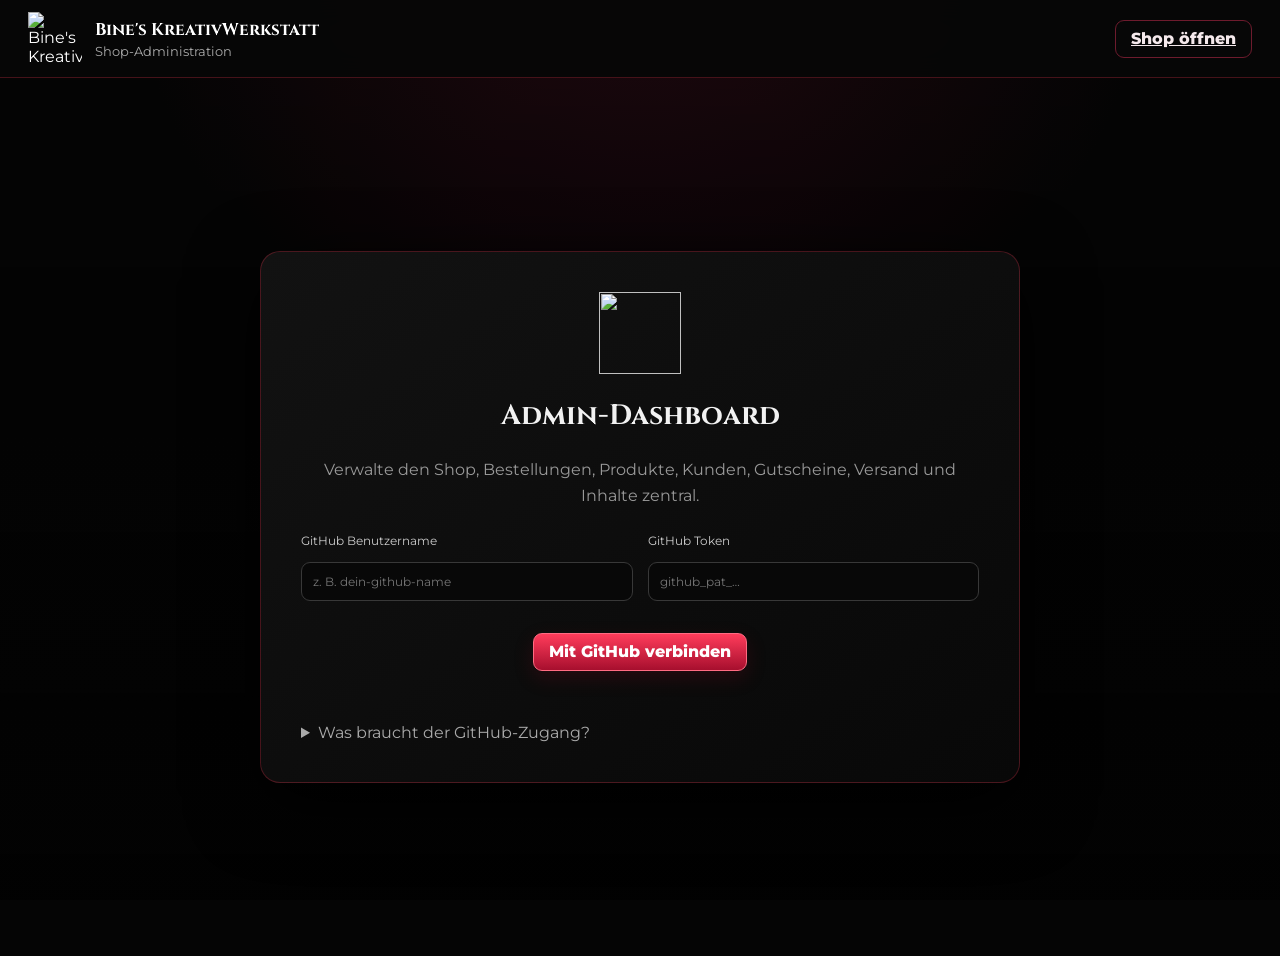
==== commit b7d085fb: "Projektstand auf 3f0e49c zurückgesetzt" ====
--- a/admin/index.html
+++ b/admin/index.html
@@ -92,6 +92,6 @@
 </main>
 
 <div id="modal" class="modal hidden"><div class="modal-card"><div class="modal-head"><h2 id="modalTitle"></h2><button id="modalClose" class="outline-btn">Schließen</button></div><div id="modalBody"></div></div></div>
-<script src="admin.js?v=20" defer></script>
+<script src="admin.js?v=13" defer></script>
 </body>
 </html>
--- a/css/styles.css
+++ b/css/styles.css
@@ -1,245 +1,17 @@
 @import url('https://fonts.googleapis.com/css2?family=Cinzel:wght@500;600;700;800&family=Great+Vibes&family=Montserrat:wght@400;500;600;700;800&display=swap');
-*{box-sizing:border-box}:root{--red:#ff1744;--red2:#a80020;--bg:#020202;--panel:#080808;--line:#701226;--muted:#cfcfcf}
-html{scroll-behavior:smooth}
-body{
-  margin:0;
-  min-height:100vh;
-  background:#020202 url("../assets/background.png") center top / cover fixed no-repeat;
-  color:#fff;
-  font-family:Montserrat,Arial,sans-serif;
-}
-a{color:inherit}.topbar{display:flex;justify-content:center;gap:45px;align-items:center;flex-wrap:wrap;padding:8px 15px;background:#020202;border-bottom:1px solid #d00c35;font-size:12px}
-.topbar span:first-child,.topbar span:last-child{color:#ffbdc6}
-.header{position:sticky;top:0;z-index:100;display:flex;align-items:center;gap:18px;padding:9px 20px;background:rgba(0,0,0,.94);backdrop-filter:blur(14px);border-bottom:1px solid #e21440}
-.brand{display:flex;align-items:center;gap:10px;text-decoration:none;min-width:245px}.brand .logo{width:72px;height:72px;object-fit:contain;background:transparent;border-radius:0;filter:drop-shadow(0 0 12px #f005)}
-.brand h1{font:800 22px Cinzel,serif;margin:0;text-shadow:0 0 12px #f003}.brand h1 span{color:#ff3155}.brand p{margin:2px 0;color:#ddd;font-size:10px;letter-spacing:1px}
-.nav{display:flex;flex:1;justify-content:center;align-items:center;gap:12px;flex-wrap:wrap}.nav a,.nav button{background:none;border:0;color:#fff;text-decoration:none;font-size:12px;font-weight:700;cursor:pointer;padding:5px}.nav a:hover,.nav button:hover{color:#ff3155;text-shadow:0 0 10px #f00}
-.header-actions{display:flex;gap:7px}.header-actions input{width:155px;background:#080808;color:#fff;border:1px solid #a61532;border-radius:8px;padding:10px}.icon-btn,.cart-button{background:linear-gradient(#ff3555,#a80021);color:#fff;border:1px solid #ff7183;padding:10px 13px;border-radius:9px;cursor:pointer}
-.hero{max-width:1320px;margin:0 auto 15px;border:1px solid #e41540;border-radius:0 0 18px 18px;padding:24px 28px;min-height:395px;display:grid;grid-template-columns:.9fr 1.1fr;gap:18px;align-items:center;background:linear-gradient(90deg,rgba(5,0,2,.76),rgba(20,0,5,.50));box-shadow:0 0 45px #f002}
-.hero-text{padding:18px}.hero h2{font:800 clamp(35px,4.4vw,65px)/.95 Cinzel,serif;margin:0 0 14px;text-shadow:0 0 5px #fff,0 0 22px #f00}.hero h2 span{color:#ff1d46}
-.hero p{font:20px 'Great Vibes',cursive;color:#ffe0e5}.hero-cat{min-height:325px;border:1px solid #741328;border-radius:12px;overflow:hidden;display:grid;place-items:center;font-size:110px;background:#090909;box-shadow:inset 0 0 50px #f004,0 0 30px #f003}
-.hero-cat img{width:100%;height:100%;min-height:325px;object-fit:cover}
-.main-btn,.outline-btn,.filters button,.product-card button{border:1px solid #ff687b;padding:11px 17px;border-radius:9px;margin:5px;cursor:pointer;font-weight:800}.main-btn{background:linear-gradient(#ff3655,#a60020);color:#fff;box-shadow:0 0 18px #f002}.outline-btn{background:#090909;color:#fff;border-color:#ff2349}
-.features{display:grid;grid-template-columns:repeat(4,1fr);max-width:1320px;margin:0 auto 22px;background:rgba(3,3,3,.72);border-top:1px solid #43121b;border-bottom:1px solid #43121b}.features div{padding:18px;border-right:1px solid #351018;font-size:12px}.features div b{font-family:Cinzel,serif;font-size:13px}
-.shop-section{max-width:1320px;margin:auto;padding:15px 20px 40px;background:rgba(2,2,2,.18)}.section-title{text-align:center;font:800 30px Cinzel,serif;text-shadow:0 0 13px #f003}.filters{text-align:center;margin-bottom:16px}.filters button{background:#0a0a0a;color:#fff;border-color:#54202b;font-size:11px}.filters button:hover{background:#b40023}
-.products{display:grid;grid-template-columns:repeat(3,1fr);gap:14px}.product-card{position:relative;text-align:left;background:linear-gradient(160deg,#101010,#030303);border:1px solid #7b172b;border-radius:14px;padding:11px;box-shadow:0 0 18px #f001,inset 0 0 25px #f002;overflow:hidden}
-.product-card img{width:100%;height:215px;object-fit:contain;border-radius:10px;background:radial-gradient(circle,#430010,#090909 70%);padding:7px;border:1px solid #321018}.product-card img:hover{filter:brightness(1.12) saturate(1.1)}
-.product-card strong{color:#ff3155;font-size:21px;display:block;margin:9px 4px;text-shadow:0 0 9px #f003}.product-card h3{font:700 17px Cinzel,serif;margin:9px 4px}.product-card p{font-size:12px;color:#ccc}
-.badge{display:inline-block;background:#d80b34;padding:4px 9px;border-radius:999px;margin:5px 3px;font-size:10px}
-.cart{position:fixed;right:0;top:0;width:min(400px,100%);height:100%;background:#050505;border-left:2px solid #df143a;padding:22px;z-index:300;overflow-y:auto;box-shadow:-10px 0 35px #f002}.hidden{display:none!important}.cart h2{font:700 25px Cinzel,serif}
-.cart-item{border-bottom:1px solid #3a1119;padding:13px 0}.cart-item button{background:#b50023;border:1px solid #ff526a;color:#fff;padding:5px 9px;border-radius:5px;margin:4px;cursor:pointer}
-input,textarea,select{width:100%;background:#080808;color:#fff;border:1px solid #5d1a26;border-radius:8px;padding:10px;margin:7px 0}
-.product-detail{padding:30px;max-width:1250px;margin:auto}.detail-card{display:grid;grid-template-columns:1fr 1fr;gap:25px;background:#070707;border:1px solid #79162b;border-radius:16px;padding:20px;box-shadow:0 0 25px #f001}.detail-card img,.main-product-image{width:100%;max-height:520px;object-fit:contain;border-radius:12px;background:#090909;padding:10px}.detail-card h2{font:700 34px Cinzel,serif}.price{color:#ff3155;font-size:28px;font-weight:bold}
-.qty button{background:#b50023;color:#fff;border:1px solid #ff4d66;border-radius:7px;padding:9px 15px;margin:8px;cursor:pointer}.page{margin:30px auto;max-width:950px;background:rgba(4,4,4,.92);border:1px solid #75152b;border-radius:16px;padding:25px}
-.guest-entry{background:#090909;border:1px solid #681525;border-radius:12px;margin-top:14px;padding:14px}.footer{border-top:1px solid #84152c;padding:32px;background:#020202;display:grid;grid-template-columns:repeat(4,1fr);gap:25px}.footer a{color:#ddd}
-.gallery{width:100%}.thumbs{display:grid;grid-template-columns:repeat(auto-fit,minmax(72px,1fr));gap:10px;margin-top:12px}.thumb{border:2px solid transparent;background:#080808;border-radius:10px;padding:4px;cursor:pointer}.thumb.active{border-color:#ff3155}.thumb img{width:100%;height:70px;object-fit:contain;border-radius:7px;background:#111}
-.coupon-row{display:flex;gap:8px;align-items:center}.coupon-row input{flex:1}.coupon-row button{white-space:nowrap}.danger{border-color:#ff4f4f!important;background:#260000!important}
-.age-modal,.order-modal{position:fixed;inset:0;background:rgba(0,0,0,.88);display:flex;align-items:center;justify-content:center;padding:20px;z-index:500}.age-modal.hidden,.order-modal.hidden{display:none}.age-card,.order-card{width:min(700px,100%);max-height:92vh;overflow:auto;background:#080808;border:2px solid #ff3155;border-radius:18px;padding:25px;box-shadow:0 0 40px #f003}.age-card h2,.order-card h2{font-family:Cinzel,serif;color:#ff3155}
-.age-check{display:flex;gap:10px;align-items:flex-start;margin:15px 0;background:#111;border:1px solid #571624;border-radius:10px;padding:13px}.age-check input{width:auto;margin-top:4px}.age-actions,.order-actions{display:flex;gap:10px;flex-wrap:wrap;margin-top:15px}
-.mail-form{max-width:760px;margin:24px auto;background:#070707;border:1px solid #74152a;border-radius:16px;padding:22px}.mail-form label{display:block;margin-top:12px;font-weight:bold}.mail-form textarea{resize:vertical;min-height:150px}.consent-check{display:flex!important;align-items:flex-start;gap:10px;font-weight:normal!important}.consent-check input{width:auto;margin-top:4px}.mail-notice{max-width:760px;margin:20px auto;padding:18px;border:1px solid #74152a;border-radius:14px;background:#100006}
-.order-grid{display:grid;grid-template-columns:1fr 1fr;gap:12px}.order-grid .wide{grid-column:1/-1}.order-preview{white-space:pre-wrap;background:#111;border:1px solid #333;border-radius:10px;padding:12px;max-height:220px;overflow:auto}.form-status{min-height:1.4em;margin:12px 0;font-weight:bold}.form-status.success{color:#78e08f}.form-status.error{color:#ff6b81}button:disabled{opacity:.6;cursor:not-allowed}
-.sr-only{position:absolute;width:1px;height:1px;padding:0;margin:-1px;overflow:hidden;clip:rect(0,0,0,0);white-space:nowrap;border:0}
-@media(max-width:1000px){.header{flex-wrap:wrap}.nav{order:3;flex-basis:100%}.products{grid-template-columns:repeat(2,1fr)}.features{grid-template-columns:1fr 1fr}.footer{grid-template-columns:1fr 1fr}}
-@media(max-width:700px){.topbar{gap:8px;font-size:9px}.header{padding:8px 12px}.brand{min-width:0}.brand .logo{width:50px;height:50px}.brand h1{font-size:18px}.brand p{font-size:9px}.header-actions input{width:105px}.hero{grid-template-columns:1fr;padding:15px}.hero-text{text-align:center;padding:20px 5px}.hero-cat,.hero-cat img{min-height:250px}.hero h2{font-size:35px}.features{grid-template-columns:1fr}.products{grid-template-columns:1fr}.detail-card{grid-template-columns:1fr}.footer{grid-template-columns:1fr}.order-grid{grid-template-columns:1fr}.order-grid .wide{grid-column:auto}.cart{width:100%}}
-
-/* Rechtliche Unterseiten */
-.legal-page{max-width:980px;margin:0 auto;padding:48px 24px 80px;line-height:1.7}
-.legal-page h2{margin-bottom:28px}
-.legal-page h3{color:#ff4a4a;margin-top:30px}
-.legal-box{padding:18px 20px;border:1px solid rgba(255,70,70,.35);border-radius:16px;margin:20px 0}
-.hero-cat{display:flex;align-items:center;justify-content:center}
-.hero-cat img{width:min(420px,42vw);max-height:420px;object-fit:contain;filter:drop-shadow(0 0 24px rgba(255,25,45,.35))}
-@media(max-width:760px){.hero-cat img{width:min(330px,75vw);max-height:330px}.legal-page{padding:32px 16px 60px}}
-
-/* Drachenpfoten statt Drachenpfoten */
-.dragon-paw{width:1.15em;height:1.15em;display:inline-block;vertical-align:-.18em;object-fit:contain;filter:drop-shadow(0 0 5px rgba(255,35,55,.65));}
-.dragon-mark{font-size:1em;display:inline-block;filter:drop-shadow(0 0 5px rgba(255,35,55,.55));}
-
-/* Großzügiger, ruhiger Footer */
-.footer{
-  margin-top:70px;
-  padding:58px 24px 22px;
-  background:
-    radial-gradient(circle at 50% 0%, rgba(180,0,35,.16), transparent 45%),
-    linear-gradient(180deg,#070707 0%,#020202 100%);
-  border-top:1px solid #8b1730;
-  box-shadow:0 -12px 35px rgba(120,0,30,.10);
-}
-.footer-inner{
-  width:min(1250px,100%);
-  margin:0 auto;
-  display:grid;
-  grid-template-columns:1.45fr 1fr 1fr 1.25fr;
-  gap:42px;
-  align-items:start;
-}
-.footer-brand{padding-right:20px}
-.footer-logo{width:72px;height:72px;
-  object-fit:contain;
-  background:transparent!important;
-  border:0!important;
-  margin-bottom:14px;
-  filter:drop-shadow(0 0 16px rgba(255,30,55,.28));
-}
-.footer h3{
-  color:#ff3155;
-  font-family:Cinzel,serif;
-  font-size:18px;
-  margin:0 0 15px;
-}
-.footer-brand h3{font-size:21px}
-.footer p{
-  color:#aaa;
-  line-height:1.7;
-  margin:0 0 10px;
-  font-size:13px;
-}
-.footer-column{
-  display:flex;
-  flex-direction:column;
-  gap:9px;
-}
-.footer-column a{
-  color:#ccc;
-  text-decoration:none;
-  font-size:13px;
-  line-height:1.5;
-  transition:.2s ease;
-}
-.footer-column a:hover{color:#ff3155;padding-left:4px}
-.footer-contact p{margin-bottom:12px}
-.footer-bottom{
-  width:min(1250px,100%);
-  margin:42px auto 0;
-  padding-top:18px;
-  border-top:1px solid rgba(255,49,85,.18);
-  display:flex;
-  justify-content:space-between;
-  align-items:center;
-  gap:20px;
-  color:#777;
-  font-size:12px;
-}
-.footer-bottom .dragon-paw{width:17px;height:17px;margin-left:4px}
-@media(max-width:900px){
-  .footer-inner{grid-template-columns:1fr 1fr;gap:32px}
-}
-@media(max-width:600px){
-  .footer{margin-top:45px;padding:42px 20px 18px}
-  .footer-inner{grid-template-columns:1fr;gap:30px}
-  .footer-brand{text-align:center;padding-right:0}
-  .footer-logo{width:64px;height:64px}
-  .footer-bottom{margin-top:32px;flex-direction:column;text-align:center}
-}
-
-/* Mehr Luft im unteren Shop-Bereich */
-.shop-section{padding-bottom:58px}
-.warning{
-  max-width:1250px;
-  margin:18px auto 28px;
-  border-radius:14px;
-  line-height:1.65;
-}
-
-/* Hero neu skaliert: Logo kompakt statt überladen */
-.hero{
-  min-height:520px;
-  padding:58px 5%;
-  display:grid;
-  grid-template-columns:minmax(0,1fr) minmax(260px,390px);
-  gap:42px;
-  align-items:center;
-  overflow:hidden;
-}
-.hero-text{max-width:680px;position:relative;z-index:2}
-.hero-cat{
-  width:100%;
-  max-width:390px;
-  max-height:390px;
-  justify-self:center;
-  display:flex;
-  align-items:center;
-  justify-content:center;
-}
-.hero-cat img{
-  width:min(330px,100%);
-  height:auto;
-  max-height:330px;
-  object-fit:contain;
-  filter:drop-shadow(0 0 20px rgba(255,25,45,.25));
-}
-@media(max-width:900px){
-  .hero{
-    min-height:auto;
-    grid-template-columns:1fr;
-    text-align:center;
-    padding:45px 22px 55px;
-    gap:22px;
-  }
-  .hero-text{max-width:760px;margin:0 auto}
-  .hero-cat{order:-1;max-width:250px;max-height:250px;margin:0 auto}
-  .hero-cat img{width:220px;max-height:220px}
-}
-@media(max-width:600px){
-  .hero{padding:34px 16px 42px}
-  .hero-cat{max-width:190px}
-  .hero-cat img{width:175px;max-height:175px}
-}
-
-/* Kein horizontaler Überlauf */
-html,body{max-width:100%;overflow-x:hidden}
-.footer{overflow:hidden}
-.footer-inner{box-sizing:border-box}
-
-/* Hintergrundbild höher und besser sichtbar */
-body{
-  position:relative;
-  background:#050505;
-}
-body::before{
-  content:"";
-  position:fixed;
-  inset:0;
-  z-index:-2;
-  background-image:url("../assets/background.png");
-  background-repeat:no-repeat;
-  background-position:center 90px;
-  background-size:cover;
-  opacity:.24;
-  pointer-events:none;
-}
-body::after{
-  content:"";
-  position:fixed;
-  inset:0;
-  z-index:-1;
-  background:linear-gradient(180deg,rgba(5,5,5,.12) 0%,rgba(5,5,5,.55) 72%,#050505 100%);
-  pointer-events:none;
-}
-.header,.topbar,.hero,.features,.shop-section,.page,.footer{
-  position:relative;
-}
-
-/* Hintergrund sichtbar: Bild direkt am Seitenhintergrund, ohne verdeckende Negativ-Z-Index-Ebene */
-body{
-  background-color:#050505 !important;
-  background-image:url("../assets/background.png") !important;
-  background-repeat:no-repeat !important;
-  background-position:center top !important;
-  background-size:100% auto !important;
-  background-attachment:fixed !important;
-}
-body::before, body::after{display:none !important;}
-.hero{background:linear-gradient(90deg,rgba(10,0,3,.82),rgba(35,0,8,.58),rgba(10,0,3,.72)) !important;}
-.features{background:rgba(3,3,3,.72) !important;}
-.shop-section{background:rgba(2,2,2,.12);}
-.page{background:rgba(4,4,4,.82) !important;}
-
-/* Produktmedien: Bilder, GIFs und Videos */
-.main-product-media{width:100%;min-height:360px;display:flex;align-items:center;justify-content:center;overflow:hidden;border-radius:14px;background:rgba(0,0,0,.04)}
-.main-product-media .main-product-image,.main-product-video{width:100%;max-height:520px;object-fit:contain;border-radius:14px}
-.main-product-video{background:#000}
-.video-thumb{width:100%;height:100%;min-height:76px;display:flex;align-items:center;justify-content:center;flex-direction:column;gap:3px;background:#222;color:#fff;border-radius:7px}
-.video-thumb span{font-size:24px;line-height:1}
-.video-thumb small{font-size:11px}
-.media-item .danger{font-size:.8rem;padding:6px 8px}
+:root{--red:#ef2348;--red-bright:#ff4665;--red-dark:#8e102b;--bg:#050505;--panel:rgba(8,8,10,.90);--panel-soft:rgba(12,8,10,.78);--line:rgba(255,55,85,.28);--text:#f6f4f5;--muted:#b6afb2;--max:1320px}
+*{box-sizing:border-box}html{scroll-behavior:smooth;scrollbar-color:#7d1730 #080808}body{margin:0;min-height:100vh;color:var(--text);font-family:Montserrat,Arial,sans-serif;background:#030303 url('../assets/background.png') center top/100% auto fixed no-repeat;overflow-x:hidden}body:after{content:"";position:fixed;inset:0;z-index:-1;background:linear-gradient(180deg,rgba(0,0,0,.08) 0%,rgba(0,0,0,.28) 48%,rgba(2,2,2,.86) 100%);pointer-events:none}a{color:inherit}button,input,select,textarea{font:inherit}button{cursor:pointer}.hidden{display:none!important}.sr-only{position:absolute;width:1px;height:1px;padding:0;margin:-1px;overflow:hidden;clip:rect(0,0,0,0);white-space:nowrap;border:0}.muted{color:var(--muted);line-height:1.6}
+.topbar{min-height:34px;display:flex;justify-content:center;gap:34px;align-items:center;flex-wrap:wrap;padding:7px 18px;background:rgba(3,3,3,.92);border-bottom:1px solid var(--line);font-size:11px;letter-spacing:.02em}.topbar span{color:#d9c9cd}.topbar span:first-child,.topbar span:last-child{color:#ffb7c2}
+.header{position:sticky;top:0;z-index:100;min-height:86px;display:flex;align-items:center;gap:20px;padding:8px clamp(14px,3vw,34px);background:rgba(4,4,5,.93);border-bottom:1px solid rgba(255,40,70,.42);backdrop-filter:blur(18px);box-shadow:0 10px 30px rgba(0,0,0,.25)}.brand{display:flex;align-items:center;gap:11px;text-decoration:none;min-width:250px}.brand .logo{width:62px;height:62px;object-fit:contain;filter:drop-shadow(0 0 12px rgba(255,25,55,.35))}.brand h1{margin:0;font:800 20px/1.1 Cinzel,serif;letter-spacing:.01em}.brand h1 span{color:var(--red-bright)}.brand p{margin:4px 0 0;color:#aaa;font-size:9px;letter-spacing:.12em;text-transform:uppercase}.nav{display:flex;flex:1;justify-content:center;align-items:center;gap:4px;flex-wrap:wrap}.nav a,.nav button{border:0;background:transparent;color:#ddd;text-decoration:none;padding:8px 9px;border-radius:7px;font-size:11px;font-weight:700;transition:.2s}.nav a:hover,.nav button:hover{color:#fff;background:rgba(239,35,72,.10);box-shadow:inset 0 -2px var(--red)}.header-actions{display:flex;align-items:center;gap:7px}.header-actions input{width:145px;margin:0;background:#080808;color:#fff;border:1px solid #4b1825;border-radius:8px;padding:9px 10px;outline:none}.header-actions input:focus{border-color:var(--red)}
+.icon-btn,.cart-button,.main-btn,.outline-btn{display:inline-flex;align-items:center;justify-content:center;gap:7px;border-radius:9px;padding:10px 15px;font-weight:800;line-height:1;border:1px solid transparent;transition:transform .18s,box-shadow .18s,background .18s}.icon-btn,.cart-button,.main-btn{background:linear-gradient(180deg,#ff3c5b,#a70f2e);color:#fff;border-color:#ff6b82;box-shadow:0 7px 20px rgba(160,0,35,.18)}.outline-btn{background:rgba(8,8,8,.72);color:#f5e9ec;border-color:#6d1b2d}.main-btn:hover,.icon-btn:hover,.cart-button:hover,.outline-btn:hover{transform:translateY(-1px);box-shadow:0 9px 24px rgba(180,0,35,.24)}.outline-btn:hover{border-color:#d82b4c}.full{width:100%;margin-top:8px}.danger{background:#22070d!important;border-color:#a5233c!important;color:#ff8ca0!important}
+.hero{width:min(var(--max),calc(100% - 32px));min-height:500px;margin:0 auto 22px;display:grid;grid-template-columns:minmax(0,1fr) minmax(300px,410px);gap:42px;align-items:center;padding:58px clamp(28px,5vw,72px);border:1px solid rgba(255,45,75,.38);border-top:0;border-radius:0 0 22px 22px;background:linear-gradient(90deg,rgba(4,3,4,.88),rgba(20,0,5,.62),rgba(4,3,4,.78));box-shadow:0 18px 45px rgba(0,0,0,.3),0 0 40px rgba(180,0,35,.08)}.hero-text{max-width:690px}.hero h2{margin:0 0 15px;font:800 clamp(36px,4.5vw,64px)/.98 Cinzel,serif;letter-spacing:-.02em;text-shadow:0 2px 4px #000,0 0 20px rgba(255,0,35,.28)}.hero h2 span{color:var(--red-bright)}.hero p{max-width:620px;margin:0 0 22px;font:20px/1.35 'Great Vibes',cursive;color:#f5dfe3}.hero-cat{width:100%;max-width:390px;justify-self:center;display:flex;align-items:center;justify-content:center}.hero-cat img{width:min(330px,100%);max-height:330px;object-fit:contain;filter:drop-shadow(0 0 22px rgba(255,25,45,.32))}
+.features{width:min(var(--max),calc(100% - 32px));margin:0 auto 28px;display:grid;grid-template-columns:repeat(4,1fr);background:rgba(5,5,6,.78);border:1px solid var(--line);border-radius:15px;overflow:hidden;box-shadow:0 10px 30px rgba(0,0,0,.22)}.features div{padding:17px 18px;border-right:1px solid rgba(255,50,75,.12);font-size:11px;line-height:1.55;color:#aaa}.features div:last-child{border-right:0}.features b{display:inline-block;color:#f4e9eb;font:700 13px Cinzel,serif;margin-bottom:2px}.dragon-paw{width:1.15em;height:1.15em;display:inline-block;vertical-align:-.18em;object-fit:contain;filter:drop-shadow(0 0 5px rgba(255,35,55,.65))}
+.shop-section{width:min(var(--max),calc(100% - 32px));margin:auto;padding:18px 20px 62px}.section-title{text-align:center;margin:0 0 20px;font:800 clamp(25px,3vw,34px) Cinzel,serif;text-shadow:0 0 14px rgba(255,0,35,.22)}.filters{display:flex;justify-content:center;flex-wrap:wrap;gap:6px;margin:0 auto 20px}.filters button{background:rgba(7,7,8,.86);color:#ddd;border:1px solid #54202b;padding:9px 13px;border-radius:999px;font-size:11px;font-weight:700}.filters button:hover{background:#8f102d;color:#fff;border-color:#e63a58}.products{display:grid;grid-template-columns:repeat(3,minmax(0,1fr));gap:18px}.product-card{position:relative;text-align:left;background:linear-gradient(145deg,rgba(18,15,17,.97),rgba(3,3,4,.96));border:1px solid rgba(180,28,58,.52);border-radius:16px;padding:12px;box-shadow:0 10px 25px rgba(0,0,0,.26);overflow:hidden}.product-card:hover{border-color:#c52a4b;transform:translateY(-2px);transition:.2s}.product-card img{width:100%;height:220px;object-fit:contain;border-radius:11px;background:radial-gradient(circle at center,#35000d,#090909 72%);padding:8px;border:1px solid #321018}.product-card h3{font:700 17px/1.25 Cinzel,serif;margin:12px 4px 6px}.product-card strong{display:block;color:#ff4262;font-size:20px;margin:0 4px 9px}.product-card p{font-size:12px;line-height:1.55;color:#bbb;margin:0 4px 10px}.badge{display:inline-block;background:#8f102d;color:#fff;padding:4px 9px;border-radius:999px;margin:4px 3px 0 0;font-size:10px}.warning{width:min(1250px,calc(100% - 32px));margin:18px auto 28px;padding:14px 17px;border:1px solid rgba(255,60,85,.25);border-radius:13px;background:rgba(30,5,10,.72);color:#cfc4c7;font-size:12px;line-height:1.6}
+.cart{position:fixed;right:0;top:0;width:min(420px,100%);height:100%;padding:24px;background:#060606;z-index:300;border-left:1px solid #b21c3b;box-shadow:-18px 0 50px rgba(0,0,0,.55);overflow-y:auto}.cart h2{margin:0 0 18px;font:700 25px Cinzel,serif}.cart label{display:block;margin-top:14px;font-size:12px;font-weight:700;color:#ddd}.cart-item{padding:13px 0;border-bottom:1px solid #32131b}.cart-item button{background:#850d28;border:1px solid #df3857;color:#fff;padding:5px 9px;border-radius:5px;margin:4px}.coupon-row{display:flex;gap:8px;align-items:center}.coupon-row input{flex:1}.coupon-row button{white-space:nowrap}input,textarea,select{width:100%;background:#080808;color:#fff;border:1px solid #4d1a27;border-radius:8px;padding:10px;margin:7px 0;outline:none}input:focus,textarea:focus,select:focus{border-color:#d72c4d;box-shadow:0 0 0 2px rgba(215,44,77,.08)}
+.product-detail{width:min(1250px,calc(100% - 32px));padding:42px 0 65px;margin:auto}.detail-card{display:grid;grid-template-columns:minmax(0,1fr) minmax(0,1fr);gap:30px;background:rgba(7,7,8,.92);border:1px solid var(--line);border-radius:18px;padding:20px;box-shadow:0 15px 40px rgba(0,0,0,.28)}.detail-card img,.main-product-image{width:100%;max-height:540px;object-fit:contain;border-radius:12px;background:#090909;padding:10px}.detail-card h2{font:700 34px/1.15 Cinzel,serif}.price{color:#ff3d5d;font-size:28px;font-weight:800}.qty button{background:#8e102b;color:#fff;border:1px solid #e84260;border-radius:7px;padding:9px 15px;margin:8px}.page{width:min(980px,calc(100% - 32px));margin:40px auto 70px;background:rgba(5,5,6,.91);border:1px solid var(--line);border-radius:18px;padding:30px;box-shadow:0 15px 40px rgba(0,0,0,.28)}.legal-page{width:min(980px,calc(100% - 32px));margin:40px auto 70px;padding:34px 30px;line-height:1.75}.legal-page h2{margin-bottom:28px}.legal-page h3{color:#ff4a67;margin-top:30px}.legal-box{padding:18px 20px;border:1px solid rgba(255,70,70,.28);border-radius:14px;margin:20px 0;background:rgba(15,4,7,.55)}.guest-entry{background:#090909;border:1px solid #681525;border-radius:12px;margin-top:14px;padding:14px}.gallery{width:100%}.thumbs{display:grid;grid-template-columns:repeat(auto-fit,minmax(72px,1fr));gap:10px;margin-top:12px}.thumb{border:2px solid transparent;background:#080808;border-radius:10px;padding:4px;cursor:pointer}.thumb.active{border-color:#ff3155}.thumb img{width:100%;height:70px;object-fit:contain;border-radius:7px;background:#111}
+.mail-form{max-width:760px;margin:24px auto;background:rgba(7,7,8,.94);border:1px solid var(--line);border-radius:16px;padding:22px}.mail-form label{display:block;margin-top:12px;font-weight:700}.mail-form textarea{resize:vertical;min-height:150px}.consent-check{display:flex!important;align-items:flex-start;gap:10px;font-weight:normal!important}.consent-check input,.age-check input{width:auto;margin-top:4px}.mail-notice{max-width:760px;margin:20px auto;padding:18px;border:1px solid var(--line);border-radius:14px;background:rgba(16,0,6,.72)}.order-grid{display:grid;grid-template-columns:1fr 1fr;gap:12px}.order-grid .wide{grid-column:1/-1}.order-preview{white-space:pre-wrap;background:#111;border:1px solid #333;border-radius:10px;padding:12px;max-height:220px;overflow:auto}.form-status{min-height:1.4em;margin:12px 0;font-weight:700}.form-status.success{color:#78e08f}.form-status.error{color:#ff6b81}button:disabled{opacity:.6;cursor:not-allowed}
+.age-modal,.order-modal{position:fixed;inset:0;background:rgba(0,0,0,.9);display:flex;align-items:center;justify-content:center;padding:20px;z-index:500}.age-card,.order-card{width:min(700px,100%);max-height:92vh;overflow:auto;background:#080808;border:1px solid #ff3155;border-radius:18px;padding:25px;box-shadow:0 20px 70px rgba(0,0,0,.6)}.age-card h2,.order-card h2{font-family:Cinzel,serif;color:#ff3155}.age-check{display:flex;gap:10px;align-items:flex-start;margin:15px 0;background:#111;border:1px solid #571624;border-radius:10px;padding:13px}.age-actions,.order-actions{display:flex;gap:10px;flex-wrap:wrap;margin-top:15px}
+.footer{margin-top:45px;padding:55px 24px 20px;background:linear-gradient(180deg,rgba(7,7,8,.97),#020202);border-top:1px solid #84152c}.footer-inner{width:min(1250px,100%);margin:auto;display:grid;grid-template-columns:1.45fr 1fr 1fr 1.25fr;gap:40px}.footer-logo{width:70px;height:70px;object-fit:contain;margin-bottom:13px;filter:drop-shadow(0 0 14px rgba(255,30,55,.25))}.footer h3{color:#ff3155;font:700 18px Cinzel,serif;margin:0 0 14px}.footer-brand h3{font-size:20px}.footer p{color:#aaa;line-height:1.7;margin:0 0 9px;font-size:12px}.footer-column{display:flex;flex-direction:column;gap:8px}.footer-column a{color:#c7c2c4;text-decoration:none;font-size:12px;transition:.2s}.footer-column a:hover{color:#ff3155;transform:translateX(3px)}.footer-bottom{width:min(1250px,100%);margin:38px auto 0;padding-top:17px;border-top:1px solid rgba(255,49,85,.18);display:flex;justify-content:space-between;gap:20px;color:#777;font-size:11px}.footer-bottom .dragon-paw{width:16px;height:16px}
+@media(max-width:1100px){.header{flex-wrap:wrap}.nav{order:3;flex-basis:100%;padding-bottom:3px}.products{grid-template-columns:repeat(2,minmax(0,1fr))}.features{grid-template-columns:1fr 1fr}.footer-inner{grid-template-columns:1fr 1fr}.footer{padding-top:45px}}
+@media(max-width:760px){body{background-size:auto 760px;background-attachment:scroll}.topbar{gap:8px;font-size:9px}.header{padding:8px 12px}.brand{min-width:0;flex:1}.brand .logo{width:50px;height:50px}.brand h1{font-size:17px}.brand p{font-size:8px}.header-actions{width:100%}.header-actions input{flex:1;width:auto}.nav{gap:2px}.nav a,.nav button{padding:7px 6px;font-size:10px}.hero{width:100%;border-radius:0;grid-template-columns:1fr;min-height:auto;padding:42px 22px 48px;gap:20px;text-align:center}.hero-text{margin:auto}.hero p{font-size:18px}.hero-cat{order:-1;max-width:230px;margin:auto}.hero-cat img{width:205px;max-height:205px}.features{width:calc(100% - 20px);grid-template-columns:1fr 1fr}.features div:nth-child(2){border-right:0}.features div{border-bottom:1px solid rgba(255,50,75,.12)}.shop-section{width:100%;padding:16px 10px 48px}.products{grid-template-columns:1fr;gap:14px}.product-card img{height:230px}.detail-card{grid-template-columns:1fr}.product-detail{width:calc(100% - 20px);padding:25px 0 50px}.page,.legal-page{width:calc(100% - 20px);padding:22px 18px;margin:25px auto 50px}.order-grid{grid-template-columns:1fr}.order-grid .wide{grid-column:auto}.cart{width:100%}.footer-inner{grid-template-columns:1fr;gap:28px}.footer-brand{text-align:center}.footer-bottom{flex-direction:column;align-items:center;text-align:center}.footer{padding:40px 20px 18px}}
+@media(max-width:430px){.features{grid-template-columns:1fr}.features div{border-right:0}.hero h2{font-size:33px}.hero-cat img{width:175px}.main-btn,.outline-btn{padding:10px 12px}.filters button{font-size:10px;padding:8px 10px}}
--- a/admin/admin.css
+++ b/admin/admin.css
@@ -1,5 +1,4 @@
+@import url('https://fonts.googleapis.com/css2?family=Cinzel:wght@500;600;700;800&family=Montserrat:wght@400;500;600;700;800&display=swap');
+:root{--red:#e51f3e;--red2:#ff4560;--bg:#050505;--panel:#101010;--line:rgba(255,55,80,.25);--text:#f2f2f2;--muted:#999}*{box-sizing:border-box}body{margin:0;background:radial-gradient(circle at 50% -10%,#260912 0,#050505 42%);color:var(--text);font-family:Montserrat,Arial,sans-serif}.hidden{display:none!important}.muted{color:var(--muted);line-height:1.6}.admin-top{min-height:78px;padding:9px 28px;border-bottom:1px solid var(--line);background:#070707ee;display:flex;align-items:center;justify-content:space-between;position:sticky;top:0;z-index:30;backdrop-filter:blur(14px)}.admin-brand{display:flex;align-items:center;gap:13px;color:#fff;text-decoration:none}.admin-brand img{width:54px;height:54px;object-fit:contain}.admin-brand b{display:block;font:700 17px Cinzel,serif}.admin-brand small{display:block;color:#aaa;margin-top:2px}.admin-top-actions{display:flex;gap:8px}.admin-wrap{width:min(1500px,100%);margin:auto;padding:28px}.admin-login{min-height:calc(100vh - 78px);display:grid;place-items:center}.login-card{width:min(760px,100%);padding:40px;border:1px solid var(--line);border-radius:20px;background:linear-gradient(145deg,#121212,#080808);box-shadow:0 20px 70px #000}.login-logo{display:block;width:82px;height:82px;object-fit:contain;margin:0 auto 14px}.login-card h1{text-align:center;font:700 28px Cinzel,serif}.login-card>p{text-align:center}.login-grid{display:grid;grid-template-columns:1fr 1fr;gap:15px;margin:25px 0}.login-grid label,.form-grid label{display:flex;flex-direction:column;gap:7px;color:#ccc;font-size:12px}.login-grid input,.form-grid input,.form-grid select,.form-grid textarea,.filter-input{background:#080808;color:#fff;border:1px solid #383838;border-radius:9px;padding:11px;font:inherit}.login-actions{display:flex;justify-content:center;gap:10px}.help-box{margin-top:20px;color:#aaa}.admin-head{display:flex;justify-content:space-between;align-items:flex-end;gap:25px;margin-bottom:22px}.admin-head h1{margin:3px 0;font:700 29px Cinzel,serif}.eyebrow{color:var(--red2);font-size:11px;text-transform:uppercase;letter-spacing:.16em}.head-actions{display:flex;gap:8px}.dashboard-cards{display:grid;grid-template-columns:repeat(6,1fr);gap:11px;margin-bottom:20px}.metric{padding:15px;border:1px solid var(--line);border-radius:14px;background:#0d0d0d}.metric b{display:block;font-size:24px}.metric span{font-size:11px;color:#999}.admin-layout{display:grid;grid-template-columns:225px minmax(0,1fr);gap:17px}.admin-nav{padding:9px;background:#0c0c0c;border:1px solid #222;border-radius:15px;height:max-content;position:sticky;top:96px}.nav-btn{width:100%;border:0;background:transparent;color:#aaa;text-align:left;padding:11px 12px;border-radius:8px;cursor:pointer;font:600 12px Montserrat}.nav-btn:hover,.nav-btn.active{background:#261017;color:#fff}.nav-btn.active{box-shadow:inset 3px 0 var(--red)}.admin-content{min-width:0}.view{animation:fade .16s ease}@keyframes fade{from{opacity:.4;transform:translateY(3px)}to{opacity:1;transform:none}}.panel{background:linear-gradient(145deg,#111,#090909);border:1px solid #252525;border-radius:15px;padding:19px;margin-bottom:15px}.panel-head{display:flex;justify-content:space-between;align-items:center;gap:12px;margin-bottom:15px}.panel-head h2,.panel-head h3{margin:0;font:700 17px Cinzel,serif}.toolbar{display:flex;gap:8px;flex-wrap:wrap}.form-grid{display:grid;grid-template-columns:repeat(2,minmax(0,1fr));gap:13px}.form-grid .wide{grid-column:1/-1}.form-grid textarea{min-height:90px;resize:vertical}.check{display:flex!important;flex-direction:row!important;align-items:center;gap:8px!important}.check input{width:auto}.table-wrap{overflow:auto}.data-table{width:100%;border-collapse:collapse}.data-table th,.data-table td{padding:10px;border-bottom:1px solid #252525;text-align:left;vertical-align:top;font-size:12px}.data-table th{color:#999;font-size:10px;text-transform:uppercase}.thumb{width:58px;height:58px;object-fit:cover;border-radius:8px;border:1px solid #333}.product-grid{display:grid;grid-template-columns:repeat(2,minmax(0,1fr));gap:14px}.product-card{border:1px solid #292929;border-radius:14px;padding:14px;background:#0d0d0d}.product-top{display:flex;gap:12px}.product-top .thumb{width:80px;height:80px}.product-card h3{margin:0 0 5px}.product-meta{color:#888;font-size:11px}.product-actions{display:flex;gap:7px;flex-wrap:wrap;margin-top:12px}.badge{display:inline-block;padding:4px 8px;border-radius:999px;background:#241017;color:#ff8798;font-size:10px}.badge.ok{background:#102217;color:#79d89a}.badge.warn{background:#2a200d;color:#e8c56b}.badge.off{background:#222;color:#777}.kanban{display:grid;grid-template-columns:repeat(4,1fr);gap:11px}.kanban-col{background:#0b0b0b;border:1px solid #242424;border-radius:13px;padding:11px;min-height:160px}.kanban-col h3{font-size:12px;color:#ff6076}.order-item{padding:10px;margin:7px 0;background:#151515;border-radius:9px;border-left:3px solid var(--red)}.chart{height:230px;display:flex;align-items:flex-end;gap:8px;padding:20px 5px 0}.bar{flex:1;min-width:8px;background:linear-gradient(#ff4560,#8c1229);border-radius:5px 5px 0 0;position:relative}.bar span{position:absolute;bottom:-20px;left:50%;transform:translateX(-50%);font-size:9px;color:#777}.stat-list{display:grid;gap:8px}.stat-row{display:flex;justify-content:space-between;padding:9px 0;border-bottom:1px solid #222}.modal{position:fixed;inset:0;background:#000b;display:grid;place-items:center;z-index:100;padding:20px}.modal-card{width:min(850px,100%);max-height:90vh;overflow:auto;background:#101010;border:1px solid var(--line);border-radius:17px;padding:20px}.modal-head{display:flex;justify-content:space-between;align-items:center}.image-row{display:flex;gap:10px;align-items:center;padding:8px 0;border-bottom:1px solid #222}.image-row img{width:65px;height:65px;object-fit:cover;border-radius:8px}.status{min-height:20px;margin:12px 0;color:#aaa}.status.ok{color:#70d394}.status.error{color:#ff667b}.backup-box{display:grid;grid-template-columns:1fr 1fr;gap:11px}.danger{border-color:#9b2036!important;color:#ff667b!important}.empty{padding:28px;text-align:center;color:#777;border:1px dashed #333;border-radius:12px}@media(max-width:1100px){.dashboard-cards{grid-template-columns:repeat(3,1fr)}.admin-layout{grid-template-columns:1fr}.admin-nav{position:static;display:grid;grid-template-columns:repeat(4,1fr);gap:4px}.nav-btn{text-align:center}.kanban{grid-template-columns:1fr 1fr}.product-grid{grid-template-columns:1fr}}@media(max-width:650px){.admin-wrap{padding:14px}.admin-top{padding:8px 12px}.admin-brand img{width:46px;height:46px}.admin-brand small{display:none}.login-grid,.form-grid,.backup-box{grid-template-columns:1fr}.dashboard-cards{grid-template-columns:1fr 1fr}.admin-nav{grid-template-columns:1fr 1fr}.head-actions{flex-wrap:wrap}.login-card{padding:23px}.kanban{grid-template-columns:1fr}}
 
-:root{--red:#e51f3e;--red2:#ff4560;--bg:#050505;--panel:#101010;--panel2:#151515;--line:rgba(255,55,80,.25);--text:#f2f2f2;--muted:#999}
-*{box-sizing:border-box}body{margin:0;background:radial-gradient(circle at 50% -10%,#260912 0,#050505 40%);color:var(--text);font-family:Montserrat,Arial,sans-serif}.hidden{display:none!important}.muted{color:var(--muted);line-height:1.6}.admin-top{height:82px;padding:10px 28px;border-bottom:1px solid var(--line);background:#070707ee;display:flex;align-items:center;justify-content:space-between;position:sticky;top:0;z-index:30;backdrop-filter:blur(12px)}.admin-brand{display:flex;align-items:center;gap:14px;color:#fff;text-decoration:none}.admin-brand img{width:58px;height:58px;object-fit:contain}.admin-brand b{display:block;font-family:Cinzel,serif;font-size:17px}.admin-brand small{color:#aaa}.admin-top-actions{display:flex;gap:10px}.admin-wrap{width:min(1500px,100%);margin:auto;padding:28px}.admin-login{min-height:calc(100vh - 82px);display:grid;place-items:center}.login-card{width:min(760px,100%);padding:42px;border:1px solid var(--line);border-radius:22px;background:linear-gradient(145deg,#121212,#080808);box-shadow:0 20px 70px #000}.login-logo{display:block;width:90px;height:90px;object-fit:contain;margin:0 auto 16px}.login-card h1{text-align:center;font-family:Cinzel,serif}.login-card>p{text-align:center}.login-grid{display:grid;grid-template-columns:1fr 1fr;gap:16px;margin:28px 0}.login-grid label,.form-grid label{display:flex;flex-direction:column;gap:7px;color:#ccc;font-size:13px}.login-grid input,.form-grid input,.form-grid select,.form-grid textarea,.filter-input{background:#080808;color:#fff;border:1px solid #383838;border-radius:10px;padding:12px;font:inherit}.login-actions{display:flex;justify-content:center;gap:12px}.help-box{margin-top:22px;color:#aaa}.admin-head{display:flex;justify-content:space-between;align-items:flex-end;gap:25px;margin-bottom:24px}.admin-head h1{margin:3px 0;font-family:Cinzel,serif}.eyebrow{color:var(--red2);font-size:12px;text-transform:uppercase;letter-spacing:.16em}.head-actions{display:flex;gap:10px}.dashboard-cards{display:grid;grid-template-columns:repeat(6,1fr);gap:12px;margin-bottom:22px}.metric{padding:17px;border:1px solid var(--line);border-radius:15px;background:#0d0d0d}.metric b{display:block;font-size:26px}.metric span{font-size:12px;color:#999}.admin-layout{display:grid;grid-template-columns:230px minmax(0,1fr);gap:18px}.admin-nav{padding:10px;background:#0c0c0c;border:1px solid #222;border-radius:17px;height:max-content;position:sticky;top:102px}.nav-btn{width:100%;border:0;background:transparent;color:#aaa;text-align:left;padding:12px 13px;border-radius:9px;cursor:pointer;font:inherit}.nav-btn:hover,.nav-btn.active{background:#261017;color:#fff}.nav-btn.active{box-shadow:inset 3px 0 var(--red)}.admin-content{min-width:0}.view{animation:fade .18s ease}@keyframes fade{from{opacity:.4;transform:translateY(3px)}to{opacity:1;transform:none}}.panel{background:linear-gradient(145deg,#111,#090909);border:1px solid #252525;border-radius:17px;padding:20px;margin-bottom:16px}.panel-head{display:flex;justify-content:space-between;align-items:center;gap:12px;margin-bottom:16px}.panel-head h2,.panel-head h3{margin:0;font-family:Cinzel,serif}.toolbar{display:flex;gap:10px;flex-wrap:wrap}.form-grid{display:grid;grid-template-columns:repeat(2,minmax(0,1fr));gap:14px}.form-grid .wide{grid-column:1/-1}.form-grid textarea{min-height:90px;resize:vertical}.check{display:flex!important;flex-direction:row!important;align-items:center;gap:9px!important}.check input{width:auto}.table-wrap{overflow:auto}.data-table{width:100%;border-collapse:collapse}.data-table th,.data-table td{padding:11px;border-bottom:1px solid #252525;text-align:left;vertical-align:top;font-size:13px}.data-table th{color:#999;font-size:11px;text-transform:uppercase}.thumb{width:58px;height:58px;object-fit:cover;border-radius:9px;border:1px solid #333}.product-grid{display:grid;grid-template-columns:repeat(2,minmax(0,1fr));gap:15px}.product-card{border:1px solid #292929;border-radius:15px;padding:15px;background:#0d0d0d}.product-top{display:flex;gap:13px}.product-top .thumb{width:82px;height:82px}.product-card h3{margin:0 0 5px}.product-meta{color:#888;font-size:12px}.product-actions{display:flex;gap:8px;flex-wrap:wrap;margin-top:13px}.badge{display:inline-block;padding:4px 8px;border-radius:999px;background:#241017;color:#ff8798;font-size:11px}.badge.ok{background:#102217;color:#79d89a}.badge.warn{background:#2a200d;color:#e8c56b}.badge.off{background:#222;color:#777}.kanban{display:grid;grid-template-columns:repeat(4,1fr);gap:12px}.kanban-col{background:#0b0b0b;border:1px solid #242424;border-radius:14px;padding:12px;min-height:160px}.kanban-col h3{font-size:13px;color:#ff6076}.order-item{padding:11px;margin:8px 0;background:#151515;border-radius:10px;border-left:3px solid var(--red)}.chart{height:230px;display:flex;align-items:flex-end;gap:8px;padding:20px 5px 0}.bar{flex:1;min-width:8px;background:linear-gradient(#ff4560,#8c1229);border-radius:5px 5px 0 0;position:relative}.bar span{position:absolute;bottom:-20px;left:50%;transform:translateX(-50%);font-size:9px;color:#777}.stat-list{display:grid;gap:8px}.stat-row{display:flex;justify-content:space-between;padding:9px 0;border-bottom:1px solid #222}.modal{position:fixed;inset:0;background:#000b;display:grid;place-items:center;z-index:100;padding:20px}.modal-card{width:min(850px,100%);max-height:90vh;overflow:auto;background:#101010;border:1px solid var(--line);border-radius:18px;padding:20px}.modal-head{display:flex;justify-content:space-between;align-items:center}.image-row{display:flex;gap:10px;align-items:center;padding:8px 0;border-bottom:1px solid #222}.image-row img{width:65px;height:65px;object-fit:cover;border-radius:8px}.status{min-height:20px;margin:12px 0;color:#aaa}.status.ok{color:#70d394}.status.error{color:#ff667b}.backup-box{display:grid;grid-template-columns:1fr 1fr;gap:12px}.danger{border-color:#9b2036!important;color:#ff667b!important}.empty{padding:28px;text-align:center;color:#777;border:1px dashed #333;border-radius:12px}@media(max-width:1100px){.dashboard-cards{grid-template-columns:repeat(3,1fr)}.admin-layout{grid-template-columns:1fr}.admin-nav{position:static;display:grid;grid-template-columns:repeat(4,1fr);gap:4px}.nav-btn{text-align:center}.kanban{grid-template-columns:1fr 1fr}.product-grid{grid-template-columns:1fr}}@media(max-width:650px){.admin-wrap{padding:15px}.admin-top{padding:8px 12px}.admin-brand img{width:48px;height:48px}.admin-brand small{display:none}.login-grid,.form-grid,.backup-box{grid-template-columns:1fr}.dashboard-cards{grid-template-columns:1fr 1fr}.admin-nav{grid-template-columns:1fr 1fr}.head-actions{flex-wrap:wrap}.login-card{padding:24px}.kanban{grid-template-columns:1fr}}
-
-.login-grid-two{grid-template-columns:1fr 1fr}@media(max-width:650px){.login-grid-two{grid-template-columns:1fr}}
+.upload-box input[type="file"]{max-width:100%;padding:8px}.upload-box img{background:#fff}.upload-box b{font-size:1rem}
